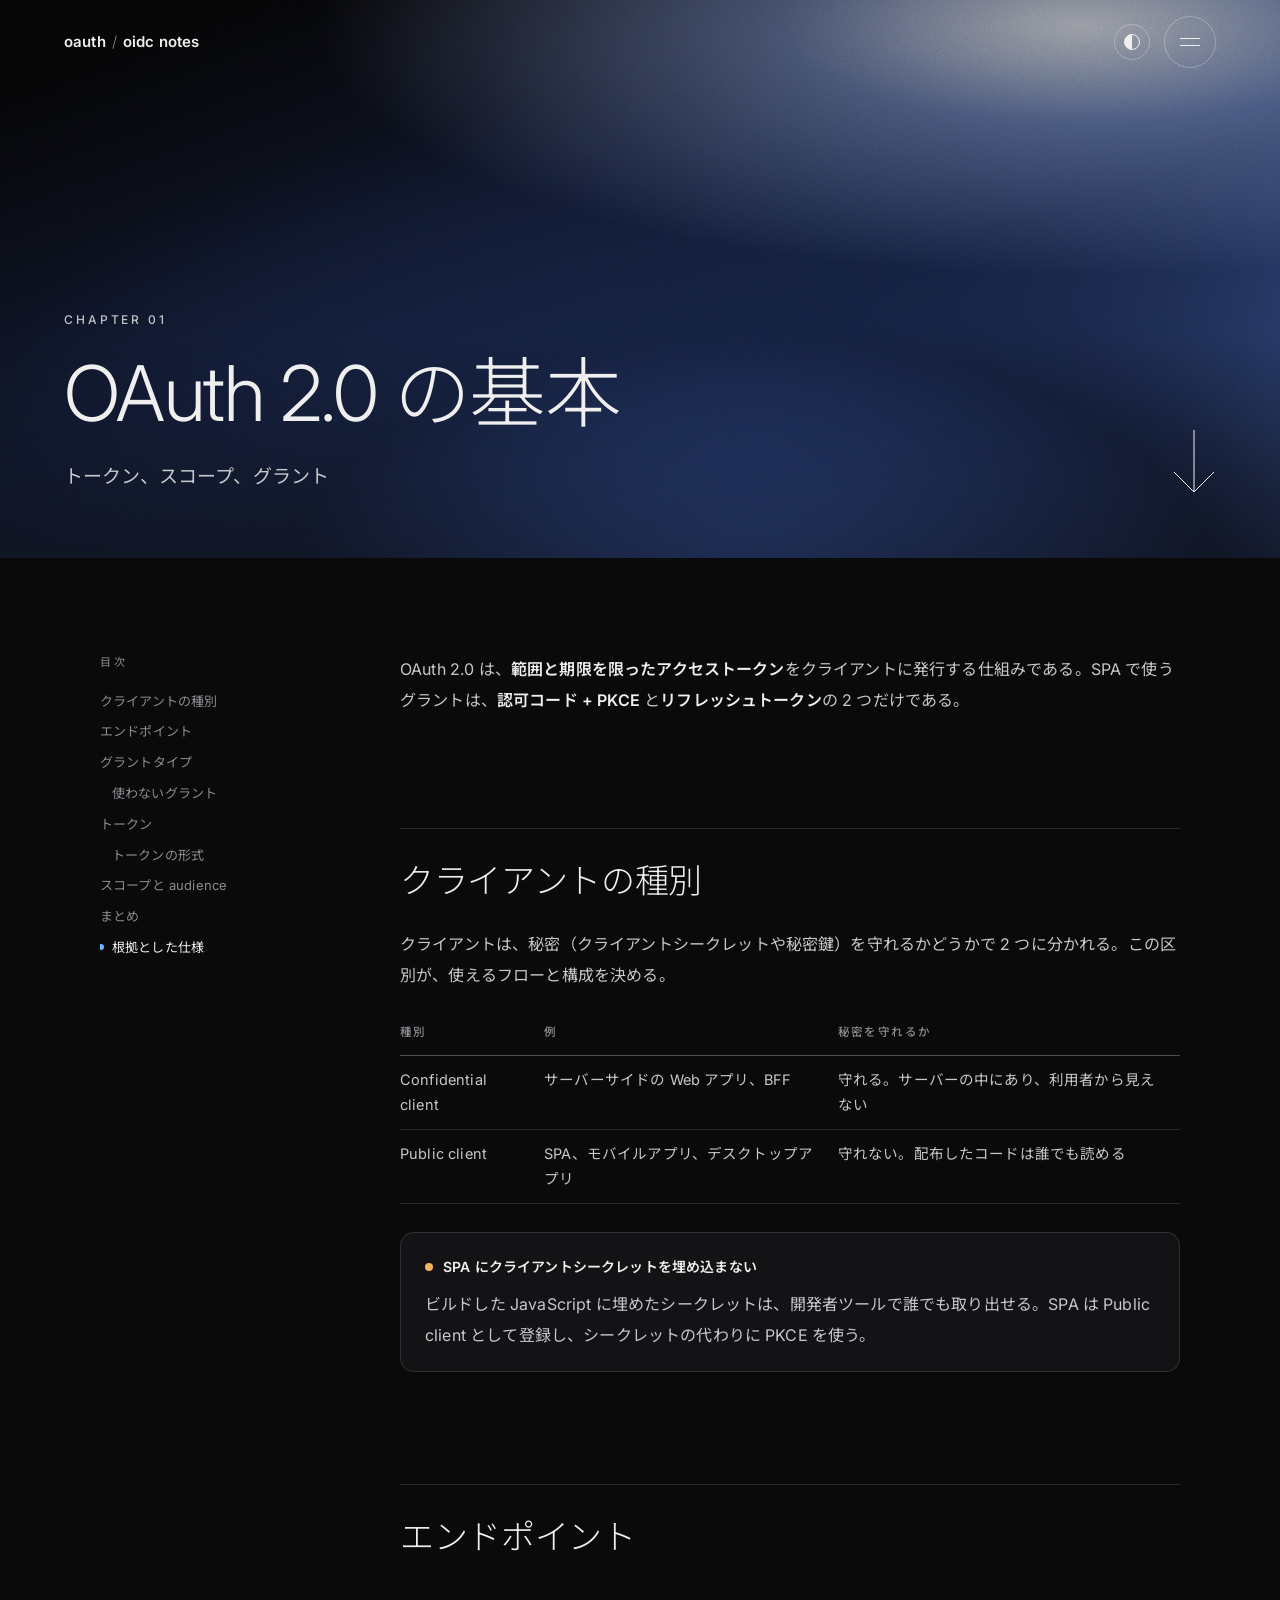
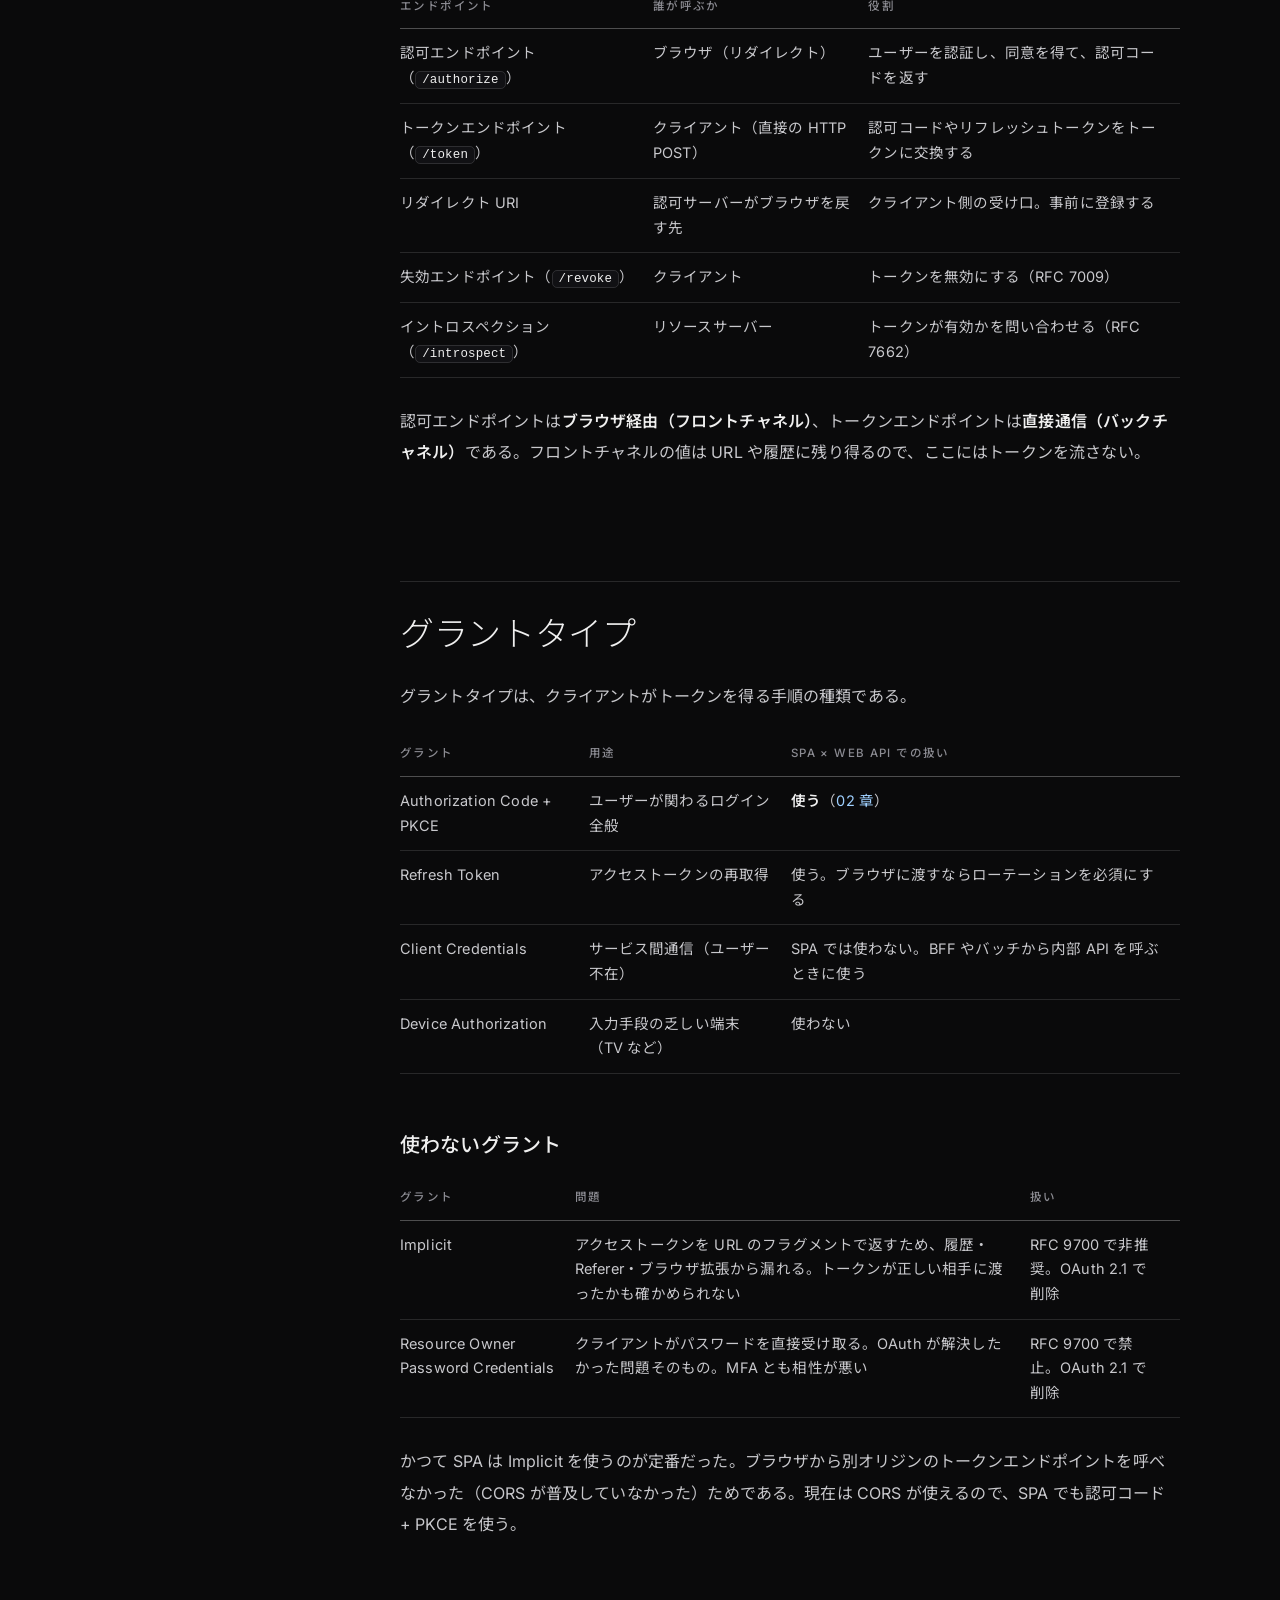
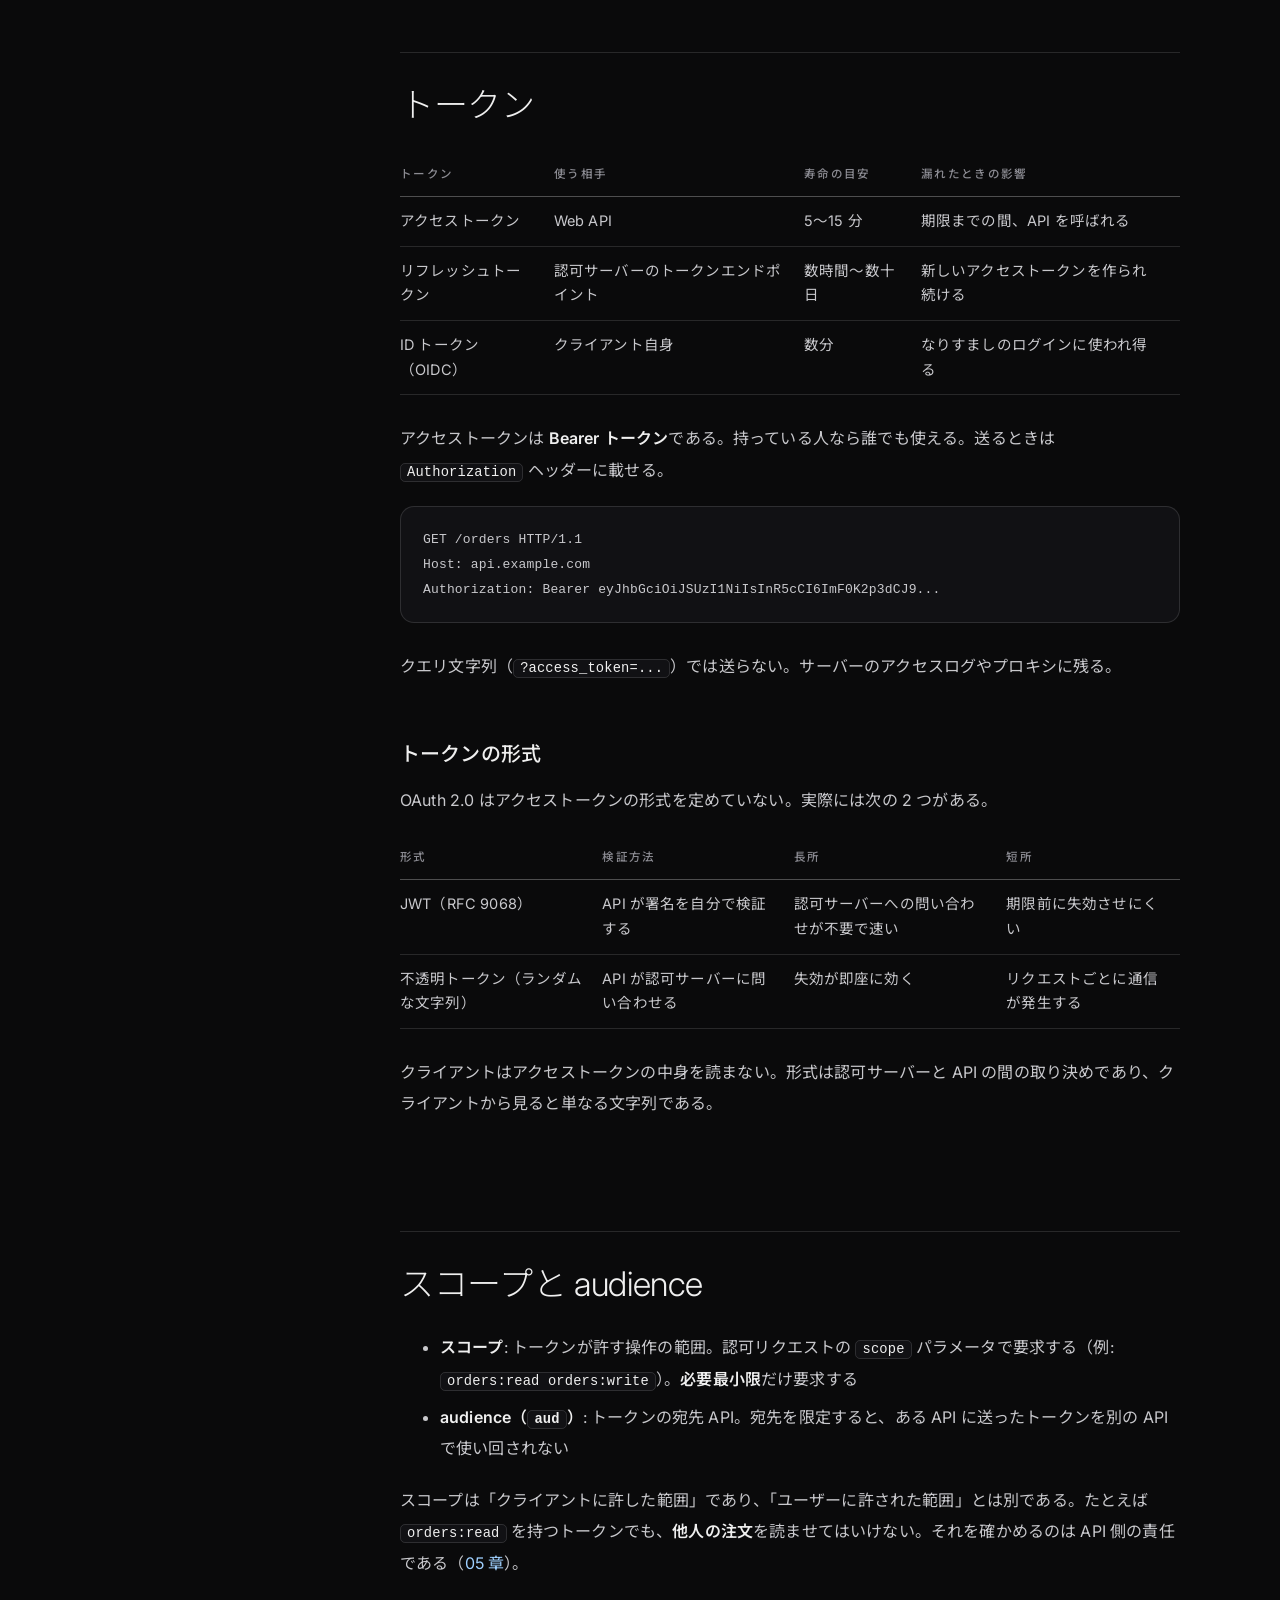
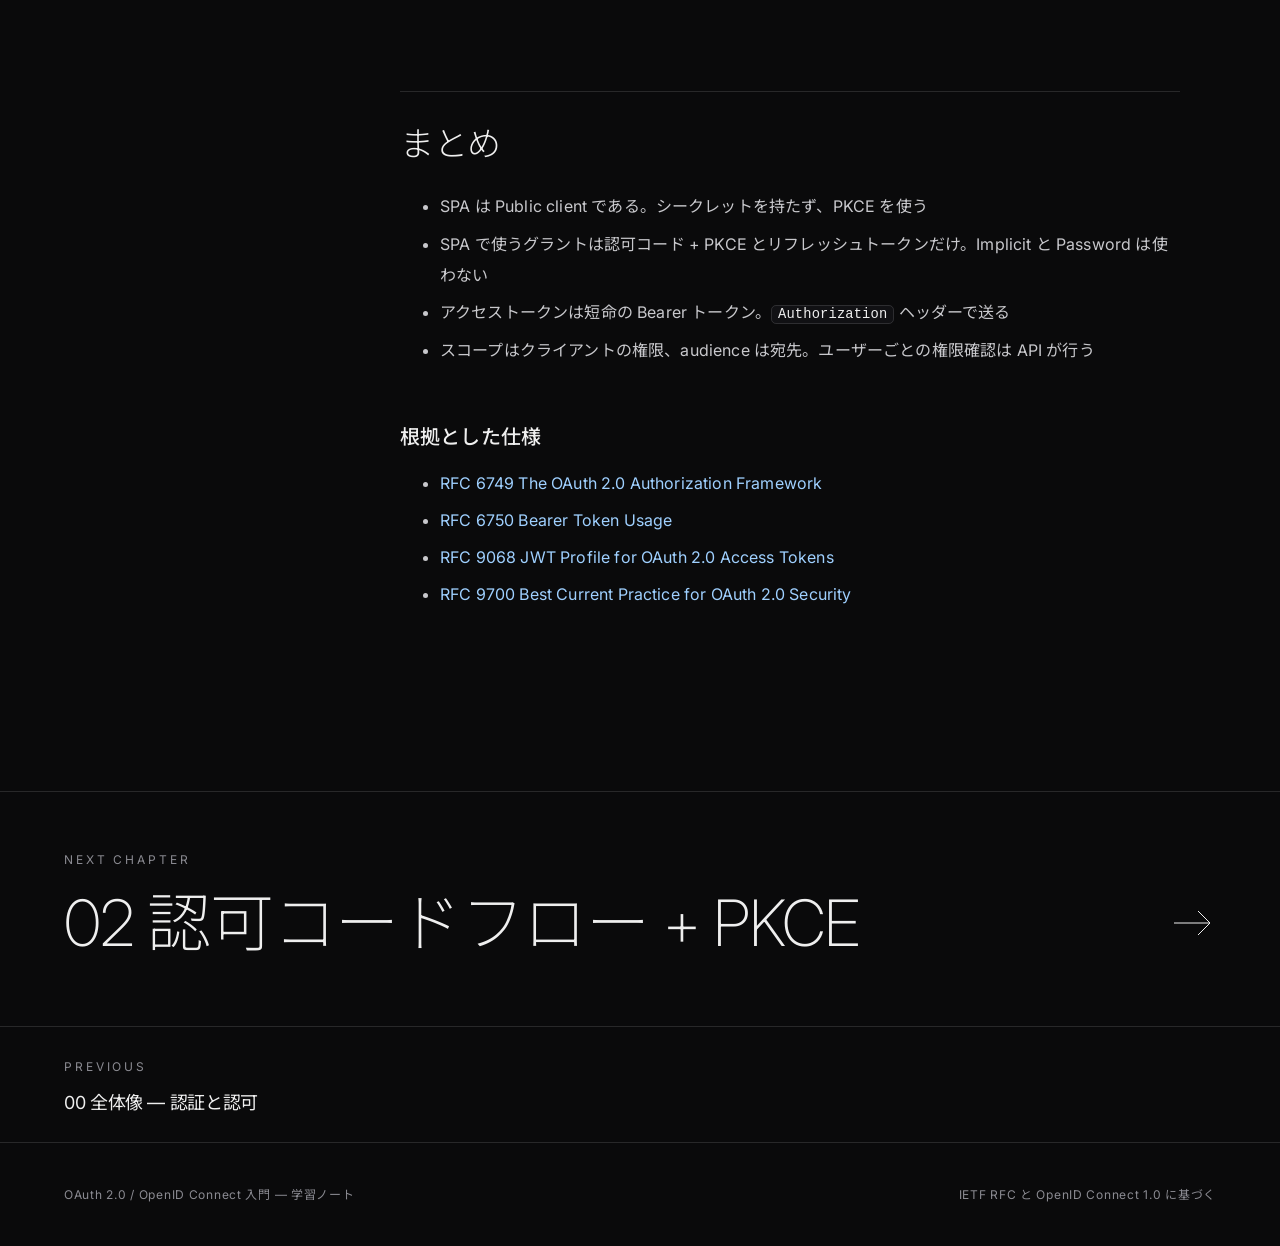
==== docs/chapters/01-oauth2.html @ 71853ea1 "OAuth 2.0 / OpenID Connect の学習ページを追加する SPA × Web API の認証・認可を 00〜07 章で解説する。 docs/ を GitHub Actions で " ====
<!doctype html>
<html lang="ja">
<head>
<meta charset="utf-8">
<meta name="viewport" content="width=device-width, initial-scale=1">
<title>01 OAuth 2.0 の基本 — OAuth 2.0 / OpenID Connect 入門</title>
<meta name="description" content="OAuth 2.0 は、範囲と期限を限ったアクセストークンをクライアントに発行する仕組みである。SPA で使うグラントは認可コード + PKCE とリフレッシュトークンの 2 つだけである。">
<link rel="preconnect" href="https://fonts.googleapis.com">
<link rel="preconnect" href="https://fonts.gstatic.com" crossorigin>
<link rel="stylesheet" href="https://fonts.googleapis.com/css2?family=Inter:wght@200;300;400;500;600&amp;family=Noto+Sans+JP:wght@300;400;500;700&amp;display=swap">
<link rel="stylesheet" href="../assets/site.css">
<script src="../assets/theme.js"></script>
</head>
<body data-root="../" data-page="chapters/01-oauth2.html">
<header class="site-header">
  <a class="brand" href="../index.html">oauth<span>/</span>oidc notes</a>
  <div class="header-actions">
    <button class="theme-toggle" type="button" aria-label="配色を切り替える"></button>
    <button class="menu-toggle" type="button" aria-label="章の一覧を開く" aria-expanded="false" aria-controls="menu"><span></span><span></span></button>
  </div>
</header>
<div class="menu-overlay" id="menu"><nav class="menu-list" aria-label="章の一覧"></nav></div>

<section class="hero">
  <div class="hero-bg" aria-hidden="true"></div>
  <div class="hero-inner">
    <p class="eyebrow">Chapter 01</p>
    <h1>OAuth 2.0 の基本</h1>
    <p class="sub">トークン、スコープ、グラント</p>
  </div>
  <svg class="hero-arrow" viewBox="0 0 44 64" aria-hidden="true"><path d="M22 0v62M2 42l20 20 20-20"/></svg>
</section>

<div class="page-body">
  <aside class="page-toc" aria-label="このページの目次"><p class="toc-title">目次</p><ul><li><a href="#client-types">クライアントの種別</a></li><li><a href="#endpoints">エンドポイント</a></li><li><a href="#grants">グラントタイプ</a><ul><li><a href="#deprecated">使わないグラント</a></li></ul></li><li><a href="#tokens">トークン</a><ul><li><a href="#format">トークンの形式</a></li></ul></li><li><a href="#scope-aud">スコープと audience</a></li><li><a href="#summary">まとめ</a><ul><li><a href="#refs">根拠とした仕様</a></li></ul></li></ul></aside>
  <main class="content">
<article>
<p>OAuth 2.0 は、<strong>範囲と期限を限ったアクセストークン</strong>をクライアントに発行する仕組みである。SPA で使うグラントは、<strong>認可コード + PKCE</strong> と<strong>リフレッシュトークン</strong>の 2 つだけである。</p>

<h2 id="client-types">クライアントの種別</h2>
<p>クライアントは、秘密（クライアントシークレットや秘密鍵）を守れるかどうかで 2 つに分かれる。この区別が、使えるフローと構成を決める。</p>
<table>
<thead><tr><th>種別</th><th>例</th><th>秘密を守れるか</th></tr></thead>
<tbody>
<tr><td>Confidential client</td><td>サーバーサイドの Web アプリ、BFF</td><td>守れる。サーバーの中にあり、利用者から見えない</td></tr>
<tr><td>Public client</td><td>SPA、モバイルアプリ、デスクトップアプリ</td><td>守れない。配布したコードは誰でも読める</td></tr>
</tbody>
</table>
<div class="admonition warning">
<p class="admonition-title">SPA にクライアントシークレットを埋め込まない</p>
<p>ビルドした JavaScript に埋めたシークレットは、開発者ツールで誰でも取り出せる。SPA は Public client として登録し、シークレットの代わりに PKCE を使う。</p>
</div>

<h2 id="endpoints">エンドポイント</h2>
<table>
<thead><tr><th>エンドポイント</th><th>誰が呼ぶか</th><th>役割</th></tr></thead>
<tbody>
<tr><td>認可エンドポイント（<code>/authorize</code>）</td><td>ブラウザ（リダイレクト）</td><td>ユーザーを認証し、同意を得て、認可コードを返す</td></tr>
<tr><td>トークンエンドポイント（<code>/token</code>）</td><td>クライアント（直接の HTTP POST）</td><td>認可コードやリフレッシュトークンをトークンに交換する</td></tr>
<tr><td>リダイレクト URI</td><td>認可サーバーがブラウザを戻す先</td><td>クライアント側の受け口。事前に登録する</td></tr>
<tr><td>失効エンドポイント（<code>/revoke</code>）</td><td>クライアント</td><td>トークンを無効にする（RFC 7009）</td></tr>
<tr><td>イントロスペクション（<code>/introspect</code>）</td><td>リソースサーバー</td><td>トークンが有効かを問い合わせる（RFC 7662）</td></tr>
</tbody>
</table>
<p>認可エンドポイントは<strong>ブラウザ経由（フロントチャネル）</strong>、トークンエンドポイントは<strong>直接通信（バックチャネル）</strong>である。フロントチャネルの値は URL や履歴に残り得るので、ここにはトークンを流さない。</p>

<h2 id="grants">グラントタイプ</h2>
<p>グラントタイプは、クライアントがトークンを得る手順の種類である。</p>
<table>
<thead><tr><th>グラント</th><th>用途</th><th>SPA × Web API での扱い</th></tr></thead>
<tbody>
<tr><td>Authorization Code + PKCE</td><td>ユーザーが関わるログイン全般</td><td><strong>使う</strong>（<a href="02-auth-code-pkce.html">02 章</a>）</td></tr>
<tr><td>Refresh Token</td><td>アクセストークンの再取得</td><td>使う。ブラウザに渡すならローテーションを必須にする</td></tr>
<tr><td>Client Credentials</td><td>サービス間通信（ユーザー不在）</td><td>SPA では使わない。BFF やバッチから内部 API を呼ぶときに使う</td></tr>
<tr><td>Device Authorization</td><td>入力手段の乏しい端末（TV など）</td><td>使わない</td></tr>
</tbody>
</table>
<h3 id="deprecated">使わないグラント</h3>
<table>
<thead><tr><th>グラント</th><th>問題</th><th>扱い</th></tr></thead>
<tbody>
<tr><td>Implicit</td><td>アクセストークンを URL のフラグメントで返すため、履歴・Referer・ブラウザ拡張から漏れる。トークンが正しい相手に渡ったかも確かめられない</td><td>RFC 9700 で非推奨。OAuth 2.1 で削除</td></tr>
<tr><td>Resource Owner Password Credentials</td><td>クライアントがパスワードを直接受け取る。OAuth が解決したかった問題そのもの。MFA とも相性が悪い</td><td>RFC 9700 で禁止。OAuth 2.1 で削除</td></tr>
</tbody>
</table>
<p>かつて SPA は Implicit を使うのが定番だった。ブラウザから別オリジンのトークンエンドポイントを呼べなかった（CORS が普及していなかった）ためである。現在は CORS が使えるので、SPA でも認可コード + PKCE を使う。</p>

<h2 id="tokens">トークン</h2>
<table>
<thead><tr><th>トークン</th><th>使う相手</th><th>寿命の目安</th><th>漏れたときの影響</th></tr></thead>
<tbody>
<tr><td>アクセストークン</td><td>Web API</td><td>5〜15 分</td><td>期限までの間、API を呼ばれる</td></tr>
<tr><td>リフレッシュトークン</td><td>認可サーバーのトークンエンドポイント</td><td>数時間〜数十日</td><td>新しいアクセストークンを作られ続ける</td></tr>
<tr><td>ID トークン（OIDC）</td><td>クライアント自身</td><td>数分</td><td>なりすましのログインに使われ得る</td></tr>
</tbody>
</table>
<p>アクセストークンは <strong>Bearer トークン</strong>である。持っている人なら誰でも使える。送るときは <code>Authorization</code> ヘッダーに載せる。</p>
<pre><code class="language-http">GET /orders HTTP/1.1
Host: api.example.com
Authorization: Bearer eyJhbGciOiJSUzI1NiIsInR5cCI6ImF0K2p3dCJ9...
</code></pre>
<p>クエリ文字列（<code>?access_token=...</code>）では送らない。サーバーのアクセスログやプロキシに残る。</p>
<h3 id="format">トークンの形式</h3>
<p>OAuth 2.0 はアクセストークンの形式を定めていない。実際には次の 2 つがある。</p>
<table>
<thead><tr><th>形式</th><th>検証方法</th><th>長所</th><th>短所</th></tr></thead>
<tbody>
<tr><td>JWT（RFC 9068）</td><td>API が署名を自分で検証する</td><td>認可サーバーへの問い合わせが不要で速い</td><td>期限前に失効させにくい</td></tr>
<tr><td>不透明トークン（ランダムな文字列）</td><td>API が認可サーバーに問い合わせる</td><td>失効が即座に効く</td><td>リクエストごとに通信が発生する</td></tr>
</tbody>
</table>
<p>クライアントはアクセストークンの中身を読まない。形式は認可サーバーと API の間の取り決めであり、クライアントから見ると単なる文字列である。</p>

<h2 id="scope-aud">スコープと audience</h2>
<ul>
<li><strong>スコープ</strong>: トークンが許す操作の範囲。認可リクエストの <code>scope</code> パラメータで要求する（例: <code>orders:read orders:write</code>）。<strong>必要最小限</strong>だけ要求する</li>
<li><strong>audience（<code>aud</code>）</strong>: トークンの宛先 API。宛先を限定すると、ある API に送ったトークンを別の API で使い回されない</li>
</ul>
<p>スコープは「クライアントに許した範囲」であり、「ユーザーに許された範囲」とは別である。たとえば <code>orders:read</code> を持つトークンでも、<strong>他人の注文</strong>を読ませてはいけない。それを確かめるのは API 側の責任である（<a href="05-api-validation.html">05 章</a>）。</p>

<h2 id="summary">まとめ</h2>
<ul>
<li>SPA は Public client である。シークレットを持たず、PKCE を使う</li>
<li>SPA で使うグラントは認可コード + PKCE とリフレッシュトークンだけ。Implicit と Password は使わない</li>
<li>アクセストークンは短命の Bearer トークン。<code>Authorization</code> ヘッダーで送る</li>
<li>スコープはクライアントの権限、audience は宛先。ユーザーごとの権限確認は API が行う</li>
</ul>
<h3 id="refs">根拠とした仕様</h3>
<ul>
<li><a href="https://datatracker.ietf.org/doc/html/rfc6749">RFC 6749 The OAuth 2.0 Authorization Framework</a></li>
<li><a href="https://datatracker.ietf.org/doc/html/rfc6750">RFC 6750 Bearer Token Usage</a></li>
<li><a href="https://datatracker.ietf.org/doc/html/rfc9068">RFC 9068 JWT Profile for OAuth 2.0 Access Tokens</a></li>
<li><a href="https://datatracker.ietf.org/doc/html/rfc9700">RFC 9700 Best Current Practice for OAuth 2.0 Security</a></li>
</ul>
</article>
  </main>
</div>

<nav class="pager" aria-label="ほかの章へ"></nav>
<footer class="site-footer">
  <span>OAuth 2.0 / OpenID Connect 入門 — 学習ノート</span>
  <span>IETF RFC と OpenID Connect 1.0 に基づく</span>
</footer>
<script src="../assets/nav.js"></script>
</body>
</html>
---- docs/assets/site.css ----
/* OAuth 2.0 / OpenID Connect 入門 — サイト共通スタイル
   既定は暗い配色。:root[data-theme="light"] で明るい配色に切り替える */

:root {
  --bg: #0a0a0b;
  --bg-elev: #131316;
  --fg: #efefef;
  --fg-soft: #c8c8cc;
  --muted: #8b8b92;
  --line: rgba(255, 255, 255, 0.12);
  --line-strong: rgba(255, 255, 255, 0.28);
  --code-bg: #111114;
  --accent: #6cb4ff;
  --accent-weak: rgba(108, 180, 255, 0.15);
  --link: #9fd0ff;
  --note: #6cb4ff;
  --warn: #f0b45a;
  --tip: #6fd3a4;
  --hero-a: rgba(255, 255, 255, 0.55);
  --hero-b: rgba(150, 195, 230, 0.35);
  --hero-c: #1c5d93;
  --hero-d: #0b2236;
  --hero-e: #3f7fb3;
  --hero-base: #050506;
  --grain-opacity: 0.22;
  --display: "Inter", "Noto Sans JP", "Hiragino Sans", sans-serif;
  --font: "Inter", "Noto Sans JP", "Hiragino Sans", "Hiragino Kaku Gothic ProN", "Yu Gothic UI", sans-serif;
  --mono: "SFMono-Regular", "Menlo", "Consolas", "Liberation Mono", monospace;
  --gutter: clamp(16px, 5vw, 96px);
  color-scheme: dark;
}

:root[data-theme="light"] {
  --bg: #f3f3f1;
  --bg-elev: #ffffff;
  --fg: #111113;
  --fg-soft: #2b2b30;
  --muted: #6b6b72;
  --line: rgba(0, 0, 0, 0.12);
  --line-strong: rgba(0, 0, 0, 0.3);
  --code-bg: #e9e9e6;
  --accent: #1d5fd1;
  --accent-weak: rgba(29, 95, 209, 0.12);
  --link: #1d5fd1;
  --note: #1d5fd1;
  --warn: #a96a12;
  --tip: #1f7a52;
  --hero-a: rgba(255, 255, 255, 0.9);
  --hero-b: rgba(255, 255, 255, 0.5);
  --hero-c: #7fb0de;
  --hero-d: #c9dcee;
  --hero-e: #4b86bf;
  --hero-base: #eef1f4;
  --grain-opacity: 0.16;
  color-scheme: light;
}

* { box-sizing: border-box; }
html { scroll-padding-top: 96px; }

body {
  margin: 0;
  background: var(--bg);
  color: var(--fg-soft);
  font-family: var(--font);
  font-size: 16px;
  line-height: 1.95;
  letter-spacing: 0.01em;
  -webkit-font-smoothing: antialiased;
  -webkit-text-size-adjust: 100%;
}

a { color: var(--link); text-decoration: none; }
a:hover { text-decoration: underline; text-underline-offset: 3px; }
::selection { background: var(--accent); color: var(--bg); }

/* ───── ヘッダー ───── */
.site-header {
  position: fixed;
  inset: 0 0 auto 0;
  z-index: 30;
  display: flex;
  align-items: center;
  justify-content: space-between;
  height: 84px;
  padding: 0 var(--gutter);
  transition: background 0.3s ease, height 0.3s ease;
}
.site-header.is-scrolled {
  height: 68px;
  background: color-mix(in srgb, var(--bg) 82%, transparent);
  backdrop-filter: blur(14px);
  -webkit-backdrop-filter: blur(14px);
  border-bottom: 1px solid var(--line);
}
.brand {
  color: var(--fg);
  font-family: var(--display);
  font-weight: 600;
  font-size: 15px;
  letter-spacing: 0.01em;
}
.brand span { font-weight: 300; color: var(--muted); margin: 0 6px; }
.brand:hover { text-decoration: none; }
.header-actions { display: flex; align-items: center; gap: 14px; }

.theme-toggle, .menu-toggle {
  display: grid;
  place-items: center;
  border: 1px solid var(--line-strong);
  background: transparent;
  color: var(--fg);
  border-radius: 50%;
  cursor: pointer;
  transition: border-color 0.2s ease, transform 0.2s ease;
}
.theme-toggle { width: 36px; height: 36px; }
.theme-toggle::before {
  content: "";
  width: 14px;
  height: 14px;
  border-radius: 50%;
  border: 1px solid var(--fg);
  background: linear-gradient(90deg, var(--fg) 50%, transparent 50%);
}
.menu-toggle { width: 52px; height: 52px; gap: 6px; align-content: center; }
.menu-toggle span {
  display: block;
  width: 20px;
  height: 1px;
  background: var(--fg);
  transition: transform 0.3s ease;
}
.theme-toggle:hover, .menu-toggle:hover { border-color: var(--fg); }
.menu-toggle[aria-expanded="true"] span:first-child { transform: translateY(3.5px) rotate(45deg); }
.menu-toggle[aria-expanded="true"] span:last-child { transform: translateY(-3.5px) rotate(-45deg); }

/* ───── 全画面メニュー ───── */
.menu-overlay {
  position: fixed;
  inset: 0;
  z-index: 25;
  overflow-y: auto;
  padding: 120px var(--gutter) 64px;
  background: var(--bg);
  opacity: 0;
  visibility: hidden;
  transition: opacity 0.35s ease, visibility 0.35s ease;
}
.menu-overlay.is-open { opacity: 1; visibility: visible; }
body.menu-open { overflow: hidden; }
.menu-list ol { list-style: none; margin: 0; padding: 0; max-width: 1100px; }
.menu-list li { border-top: 1px solid var(--line); }
.menu-list li:last-child { border-bottom: 1px solid var(--line); }
.menu-list a, .menu-list .is-planned {
  display: grid;
  grid-template-columns: 88px 1fr auto;
  align-items: baseline;
  gap: 16px;
  padding: 18px 0;
  color: var(--fg);
  font-family: var(--display);
  font-weight: 300;
  font-size: clamp(20px, 3vw, 34px);
  line-height: 1.35;
}
.menu-list a:hover { text-decoration: none; color: var(--accent); }
.menu-list .num { font-size: 13px; font-weight: 400; color: var(--muted); letter-spacing: 0.16em; }
.menu-list a[aria-current="page"] { color: var(--accent); }
.menu-list .is-planned { color: var(--muted); }
.menu-list .state { font-size: 12px; font-weight: 400; color: var(--muted); letter-spacing: 0.08em; }

/* ───── ヒーロー（冒頭の帯） ───── */
.hero {
  position: relative;
  display: flex;
  align-items: flex-end;
  min-height: 62vh;
  padding: 140px var(--gutter) 64px;
  overflow: hidden;
  color: var(--fg);
  isolation: isolate;
}
.hero--top { min-height: 92vh; }
.hero-bg {
  position: absolute;
  inset: 0;
  z-index: -2;
  background:
    radial-gradient(120% 90% at 82% 8%, var(--hero-a) 0%, var(--hero-b) 18%, transparent 46%),
    radial-gradient(90% 120% at 58% 105%, var(--hero-c) 0%, var(--hero-d) 38%, transparent 72%),
    linear-gradient(160deg, var(--hero-base) 12%, var(--hero-d) 58%, var(--hero-e) 100%);
  filter: hue-rotate(var(--hue, 0deg)) saturate(1.05);
  transform: scale(1.08);
  animation: drift 22s ease-in-out infinite alternate;
}
.hero::after {
  content: "";
  position: absolute;
  inset: 0;
  z-index: -1;
  pointer-events: none;
  opacity: var(--grain-opacity);
  mix-blend-mode: overlay;
  background-image: url("data:image/svg+xml;utf8,<svg xmlns='http://www.w3.org/2000/svg' width='180' height='180'><filter id='n'><feTurbulence type='fractalNoise' baseFrequency='0.85' numOctaves='3' stitchTiles='stitch'/><feColorMatrix values='0 0 0 0 1 0 0 0 0 1 0 0 0 0 1 0 0 0 0.9 0'/></filter><rect width='100%25' height='100%25' filter='url(%23n)'/></svg>");
}
.hero::before {
  content: "";
  position: absolute;
  inset: auto 0 0 0;
  height: 40%;
  z-index: -1;
  background: linear-gradient(to bottom, transparent, color-mix(in srgb, var(--bg) 55%, transparent));
}
@keyframes drift {
  from { transform: scale(1.08) translate3d(0, 0, 0); }
  to   { transform: scale(1.16) translate3d(-2%, 1.5%, 0); }
}
@media (prefers-reduced-motion: reduce) {
  .hero-bg { animation: none; }
}
.hero-inner { position: relative; width: 100%; max-width: 1280px; }
.eyebrow {
  margin: 0 0 18px;
  font-family: var(--display);
  font-size: 12px;
  font-weight: 500;
  letter-spacing: 0.24em;
  text-transform: uppercase;
  color: var(--fg);
  opacity: 0.8;
}
.hero h1 {
  margin: 0;
  font-family: var(--display);
  font-weight: 300;
  font-size: clamp(36px, 6vw, 84px);
  line-height: 1.15;
  letter-spacing: -0.02em;
  color: var(--fg);
}
.hero--top h1 {
  font-weight: 200;
  font-size: clamp(56px, 11vw, 168px);
  line-height: 0.98;
  letter-spacing: -0.045em;
}
.hero .sub {
  margin: 22px 0 0;
  max-width: 720px;
  font-size: clamp(15px, 1.6vw, 19px);
  line-height: 1.8;
  color: var(--fg);
  opacity: 0.82;
}
.hero-arrow {
  position: absolute;
  right: var(--gutter);
  bottom: 64px;
  width: 44px;
  height: 64px;
  stroke: var(--fg);
  stroke-width: 1;
  fill: none;
}

/* ───── トップ: 章のカード ───── */
.section { padding: 120px var(--gutter) 0; max-width: 1440px; margin: 0 auto; }
.section-head {
  display: flex;
  flex-wrap: wrap;
  align-items: baseline;
  justify-content: space-between;
  gap: 24px;
  margin-bottom: 40px;
}
.section-title {
  margin: 0;
  font-family: var(--display);
  font-weight: 200;
  font-size: clamp(40px, 6vw, 80px);
  line-height: 1;
  letter-spacing: -0.03em;
  color: var(--fg);
}
.lead {
  max-width: 760px;
  font-size: clamp(17px, 1.8vw, 21px);
  line-height: 1.9;
  font-weight: 300;
  color: var(--fg);
}
.goals { list-style: none; padding: 0; margin: 48px 0 0; display: grid; grid-template-columns: repeat(auto-fit, minmax(260px, 1fr)); gap: 0; border-top: 1px solid var(--line); }
.goals li { padding: 28px 28px 28px 0; border-bottom: 1px solid var(--line); }
.goals .n { display: block; font-family: var(--display); font-size: 12px; letter-spacing: 0.2em; color: var(--muted); margin-bottom: 10px; }


.grid {
  display: grid;
  grid-template-columns: repeat(3, minmax(0, 1fr));
  gap: 64px 40px;
}
.card { display: block; color: var(--fg); }
.card:hover { text-decoration: none; }
.card-cover {
  position: relative;
  aspect-ratio: 4 / 3;
  overflow: hidden;
  isolation: isolate;
  background:
    radial-gradient(90% 80% at var(--bx, 80%) var(--by, 15%), var(--hero-a) 0%, transparent 45%),
    radial-gradient(100% 100% at var(--cx, 30%) 110%, var(--hero-c) 0%, transparent 65%),
    linear-gradient(150deg, var(--hero-base) 10%, var(--hero-d) 60%, var(--hero-e) 100%);
  filter: hue-rotate(var(--hue, 0deg));
  transition: transform 0.6s cubic-bezier(0.2, 0.7, 0.2, 1);
}
.card-cover::after {
  content: "";
  position: absolute;
  inset: 0;
  opacity: var(--grain-opacity);
  mix-blend-mode: overlay;
  background-image: url("data:image/svg+xml;utf8,<svg xmlns='http://www.w3.org/2000/svg' width='180' height='180'><filter id='n'><feTurbulence type='fractalNoise' baseFrequency='0.85' numOctaves='3' stitchTiles='stitch'/><feColorMatrix values='0 0 0 0 1 0 0 0 0 1 0 0 0 0 1 0 0 0 0.9 0'/></filter><rect width='100%25' height='100%25' filter='url(%23n)'/></svg>");
}
.card-num {
  position: absolute;
  left: 22px;
  bottom: 10px;
  font-family: var(--display);
  font-weight: 200;
  font-size: clamp(64px, 8vw, 120px);
  line-height: 1;
  letter-spacing: -0.05em;
  color: #fff;
  mix-blend-mode: overlay;
}
:root[data-theme="light"] .card-num { color: #0a0a0b; mix-blend-mode: soft-light; }
.card:hover .card-cover { transform: scale(0.97); }
.card.is-planned { cursor: default; }
.card.is-planned .card-cover { opacity: 0.45; }
.card.is-planned:hover .card-cover { transform: none; }
.card.is-planned .card-title, .card.is-planned .card-tags { color: var(--muted); }
.card-state {
  display: inline-block;
  margin-top: 14px;
  padding: 3px 12px;
  border: 1px solid var(--line-strong);
  border-radius: 999px;
  font-size: 11px;
  letter-spacing: 0.08em;
  color: var(--muted);
}
.card-title {
  margin: 22px 0 10px;
  font-family: var(--display);
  font-size: 20px;
  font-weight: 400;
  line-height: 1.5;
  color: var(--fg);
}
.card-tags {
  margin: 0;
  font-family: var(--display);
  font-size: 12px;
  line-height: 1.7;
  letter-spacing: 0.04em;
  text-transform: uppercase;
  color: var(--muted);
}

.policy { list-style: none; padding: 0; margin: 0; max-width: 900px; }
.policy li { padding: 22px 0; border-top: 1px solid var(--line); }
.policy li:last-child { border-bottom: 1px solid var(--line); }

/* ───── 章のページ: 本文 ───── */
.page-body {
  display: grid;
  grid-template-columns: 220px minmax(0, 780px);
  gap: 80px;
  justify-content: center;
  padding: 96px var(--gutter) 0;
}
.page-toc {
  position: sticky;
  top: 100px;
  align-self: start;
  max-height: calc(100vh - 130px);
  overflow-y: auto;
  font-size: 13px;
  line-height: 1.6;
}
.page-toc .toc-title {
  margin: 0 0 14px;
  font-family: var(--display);
  font-size: 11px;
  letter-spacing: 0.24em;
  text-transform: uppercase;
  color: var(--muted);
}
.page-toc ul { list-style: none; margin: 0; padding: 0; }
.page-toc li a { display: block; padding: 5px 0; color: var(--muted); transition: color 0.2s ease; }
.page-toc li a:hover, .page-toc li a.is-active { color: var(--fg); text-decoration: none; }
.page-toc li a.is-active { position: relative; }
.page-toc li a.is-active::before {
  content: "";
  position: absolute;
  left: -14px;
  top: 50%;
  width: 6px;
  height: 6px;
  margin-top: -3px;
  border-radius: 50%;
  background: var(--accent);
}
.page-toc ul ul { padding-left: 12px; }

.content { min-width: 0; }
article > :first-child { margin-top: 0; }
article h2 {
  margin: 112px 0 24px;
  padding-top: 28px;
  border-top: 1px solid var(--line);
  font-family: var(--display);
  font-size: clamp(26px, 3vw, 34px);
  font-weight: 300;
  line-height: 1.4;
  letter-spacing: -0.01em;
  color: var(--fg);
}
article h3 {
  margin: 56px 0 16px;
  font-family: var(--display);
  font-size: 20px;
  font-weight: 500;
  line-height: 1.5;
  color: var(--fg);
}
article h4 { margin: 32px 0 10px; font-size: 16px; font-weight: 600; color: var(--fg); }
article p, article ul, article ol { margin: 0 0 20px; }
article li { margin: 6px 0; }
article strong { color: var(--fg); font-weight: 600; }

code {
  font-family: var(--mono);
  font-size: 0.86em;
  padding: 1px 6px;
  border: 1px solid var(--line);
  border-radius: 5px;
  background: var(--code-bg);
  color: var(--fg);
}
pre {
  margin: 0 0 28px;
  padding: 20px 22px;
  overflow-x: auto;
  border: 1px solid var(--line);
  border-radius: 14px;
  background: var(--code-bg);
  line-height: 1.55;
}
pre code { padding: 0; border: 0; background: none; font-size: 13px; white-space: pre; color: var(--fg-soft); }

table {
  display: block;
  overflow-x: auto;
  margin: 0 0 28px;
  border-collapse: collapse;
  font-size: 14.5px;
  line-height: 1.7;
}
th, td { padding: 12px 18px 12px 0; text-align: left; vertical-align: top; border-bottom: 1px solid var(--line); }
th {
  font-family: var(--display);
  font-size: 11.5px;
  font-weight: 500;
  letter-spacing: 0.12em;
  text-transform: uppercase;
  color: var(--muted);
  white-space: nowrap;
  border-bottom-color: var(--line-strong);
}
td { color: var(--fg-soft); }

.admonition {
  margin: 0 0 28px;
  padding: 20px 24px;
  border: 1px solid var(--line);
  border-radius: 14px;
  background: var(--bg-elev);
}
.admonition p:last-child { margin-bottom: 0; }
.admonition-title {
  display: flex;
  align-items: center;
  gap: 10px;
  margin-bottom: 8px !important;
  font-family: var(--display);
  font-size: 14px;
  font-weight: 600;
  color: var(--fg);
}
.admonition-title::before { content: ""; width: 8px; height: 8px; border-radius: 50%; background: var(--note); flex: none; }
.admonition.warning .admonition-title::before { background: var(--warn); }
.admonition.tip .admonition-title::before { background: var(--tip); }

/* ───── 次のページ ───── */
.pager { margin: 160px 0 0; border-top: 1px solid var(--line); }
.pager a { display: block; padding: 56px var(--gutter) 64px; color: var(--fg); transition: background 0.3s ease; }
.pager a:hover { text-decoration: none; background: var(--bg-elev); }
.pager .label {
  display: block;
  margin-bottom: 14px;
  font-family: var(--display);
  font-size: 12px;
  letter-spacing: 0.24em;
  text-transform: uppercase;
  color: var(--muted);
}
.pager .title {
  display: flex;
  align-items: center;
  justify-content: space-between;
  gap: 24px;
  font-family: var(--display);
  font-weight: 200;
  font-size: clamp(30px, 5vw, 68px);
  line-height: 1.2;
  letter-spacing: -0.02em;
}
.pager .title svg { flex: none; width: 48px; height: 48px; stroke: currentColor; stroke-width: 1; fill: none; transition: transform 0.3s ease; }
.pager a:hover .title svg { transform: translateX(10px); }
.pager .prev { padding-top: 28px; padding-bottom: 28px; border-top: 1px solid var(--line); }
.pager .prev .title { font-size: 18px; font-weight: 400; justify-content: flex-start; }

.site-footer {
  display: flex;
  flex-wrap: wrap;
  justify-content: space-between;
  gap: 16px;
  padding: 40px var(--gutter);
  border-top: 1px solid var(--line);
  font-size: 12px;
  letter-spacing: 0.06em;
  color: var(--muted);
}
.home .site-footer { margin-top: 160px; }

/* ───── 図（インライン SVG）。色は上のトークンから取る ───── */
.xp-figure { margin: 36px 0; overflow-x: auto; }
.xp-figure svg { display: block; width: 100%; max-width: 760px; height: auto; font-family: var(--font); }
.xp-figure figcaption { margin-top: 10px; font-size: 13px; color: var(--muted); }
.xp-box     { fill: var(--code-bg); stroke: var(--muted); stroke-width: 1; }
.xp-hot     { fill: var(--accent-weak); stroke: var(--accent); stroke-width: 2.2; }
.xp-dashbox { fill: none; stroke: var(--muted); stroke-width: 1.2; stroke-dasharray: 5 4; }
.xp-line    { stroke: var(--muted); stroke-width: 1.2; fill: none; }
.xp-dash    { stroke: var(--muted); stroke-width: 1.2; fill: none; stroke-dasharray: 4 3; }
.xp-path    { stroke: var(--accent); stroke-width: 2.6; fill: none; }
.xp-text    { fill: var(--fg); font-size: 13px; }
.xp-small   { fill: var(--muted); font-size: 11px; }
.xp-mono    { fill: var(--fg); font-size: 12px; font-family: var(--mono); white-space: pre; }
.xp-accent  { fill: var(--accent); font-size: 13px; font-weight: 700; }
.xp-arrow   { fill: var(--muted); }
.xp-arrow-hot { fill: var(--accent); }

/* ───── 画面幅に応じた調整 ───── */
@media (max-width: 1100px) {
  .grid { grid-template-columns: repeat(2, minmax(0, 1fr)); }
  .page-body { grid-template-columns: minmax(0, 780px); }
  .page-toc { display: none; }
}
@media (max-width: 680px) {
  .site-header { height: 68px; }
  .menu-toggle { width: 44px; height: 44px; }
  .grid { grid-template-columns: 1fr; gap: 48px; }
  .hero { min-height: 52vh; padding-bottom: 48px; }
  .hero--top { min-height: 84vh; }
  .hero-arrow { display: none; }
  .section { padding-top: 88px; }
  .page-body { padding-top: 64px; }
  article h2 { margin-top: 80px; }
  .menu-list a, .menu-list .is-planned { grid-template-columns: 56px 1fr; }
  .menu-list .state { grid-column: 2; }
  .pager { margin-top: 112px; }
}

/* ───── 認証ノートで追加した図のクラス ───── */
.xp-hot-text { fill: var(--accent); font-size: 12px; font-family: var(--mono); }
.xp-warn     { fill: var(--warn); font-size: 12px; }
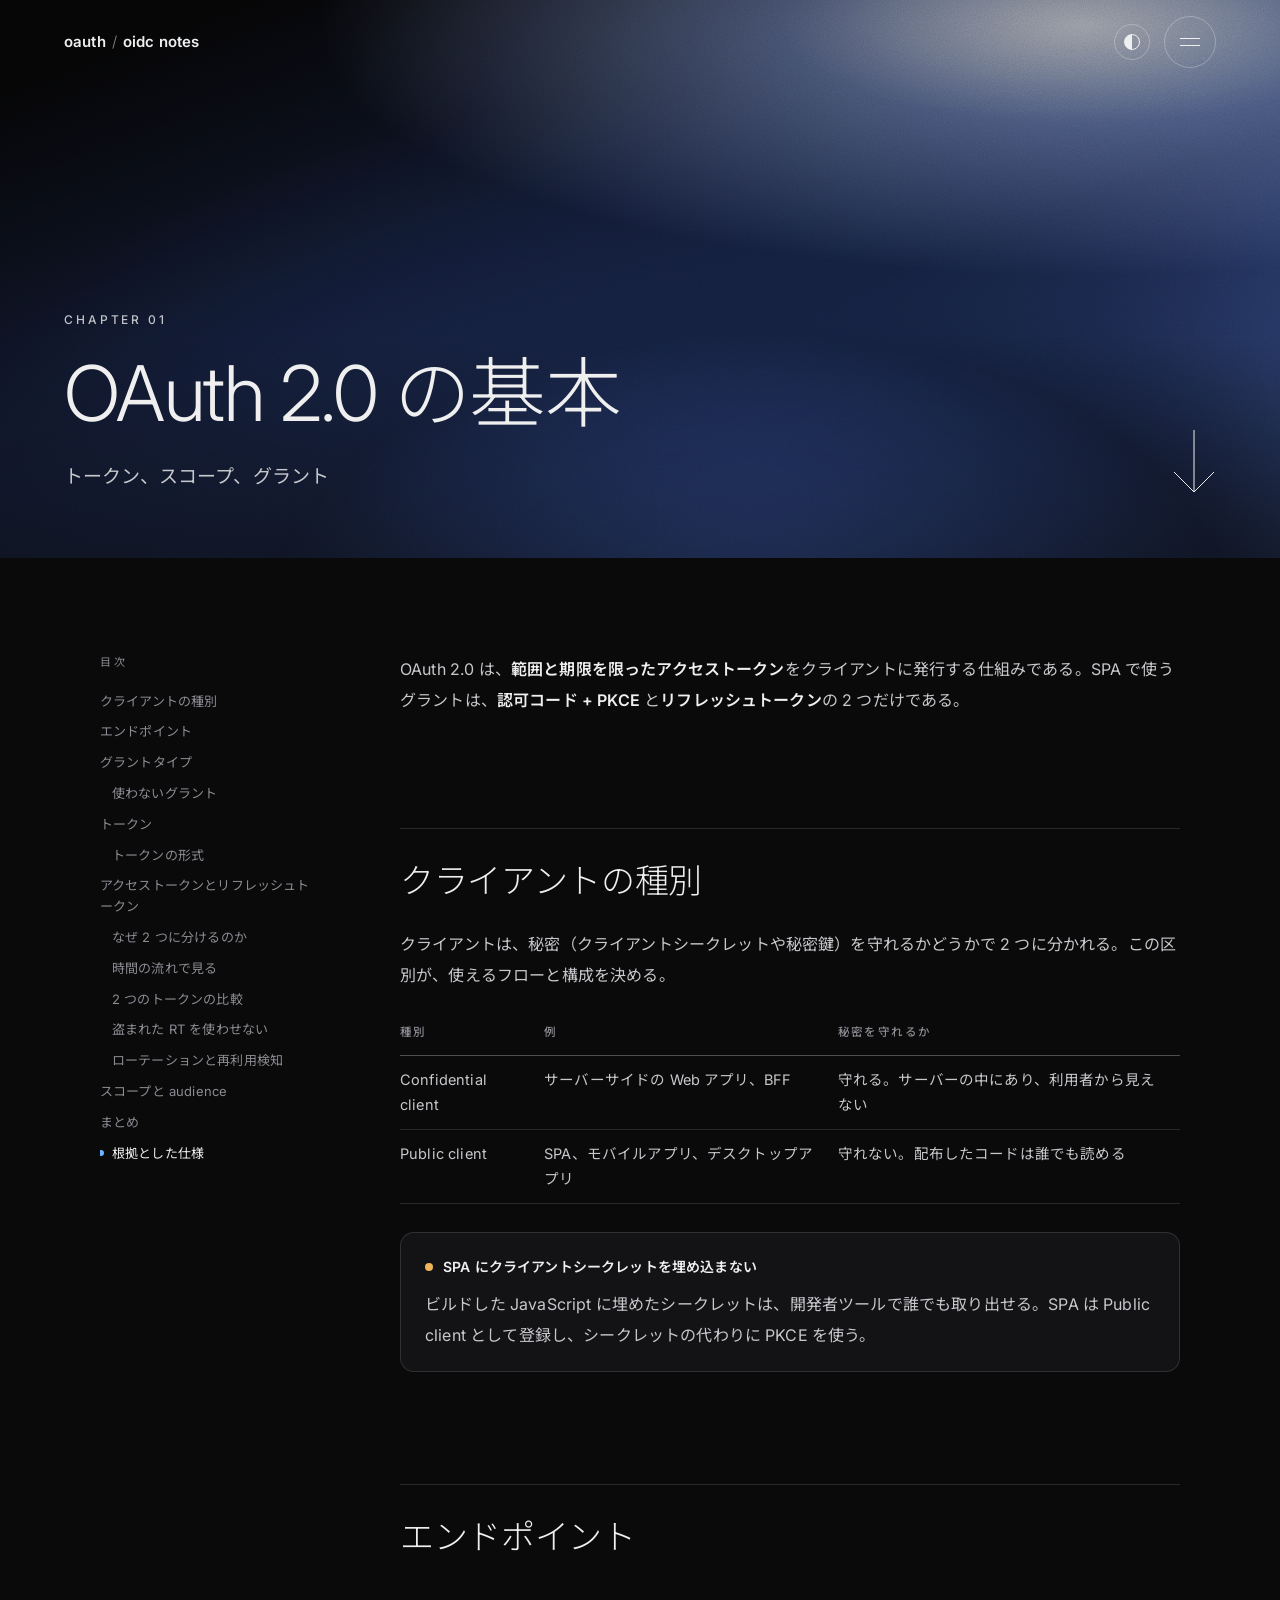
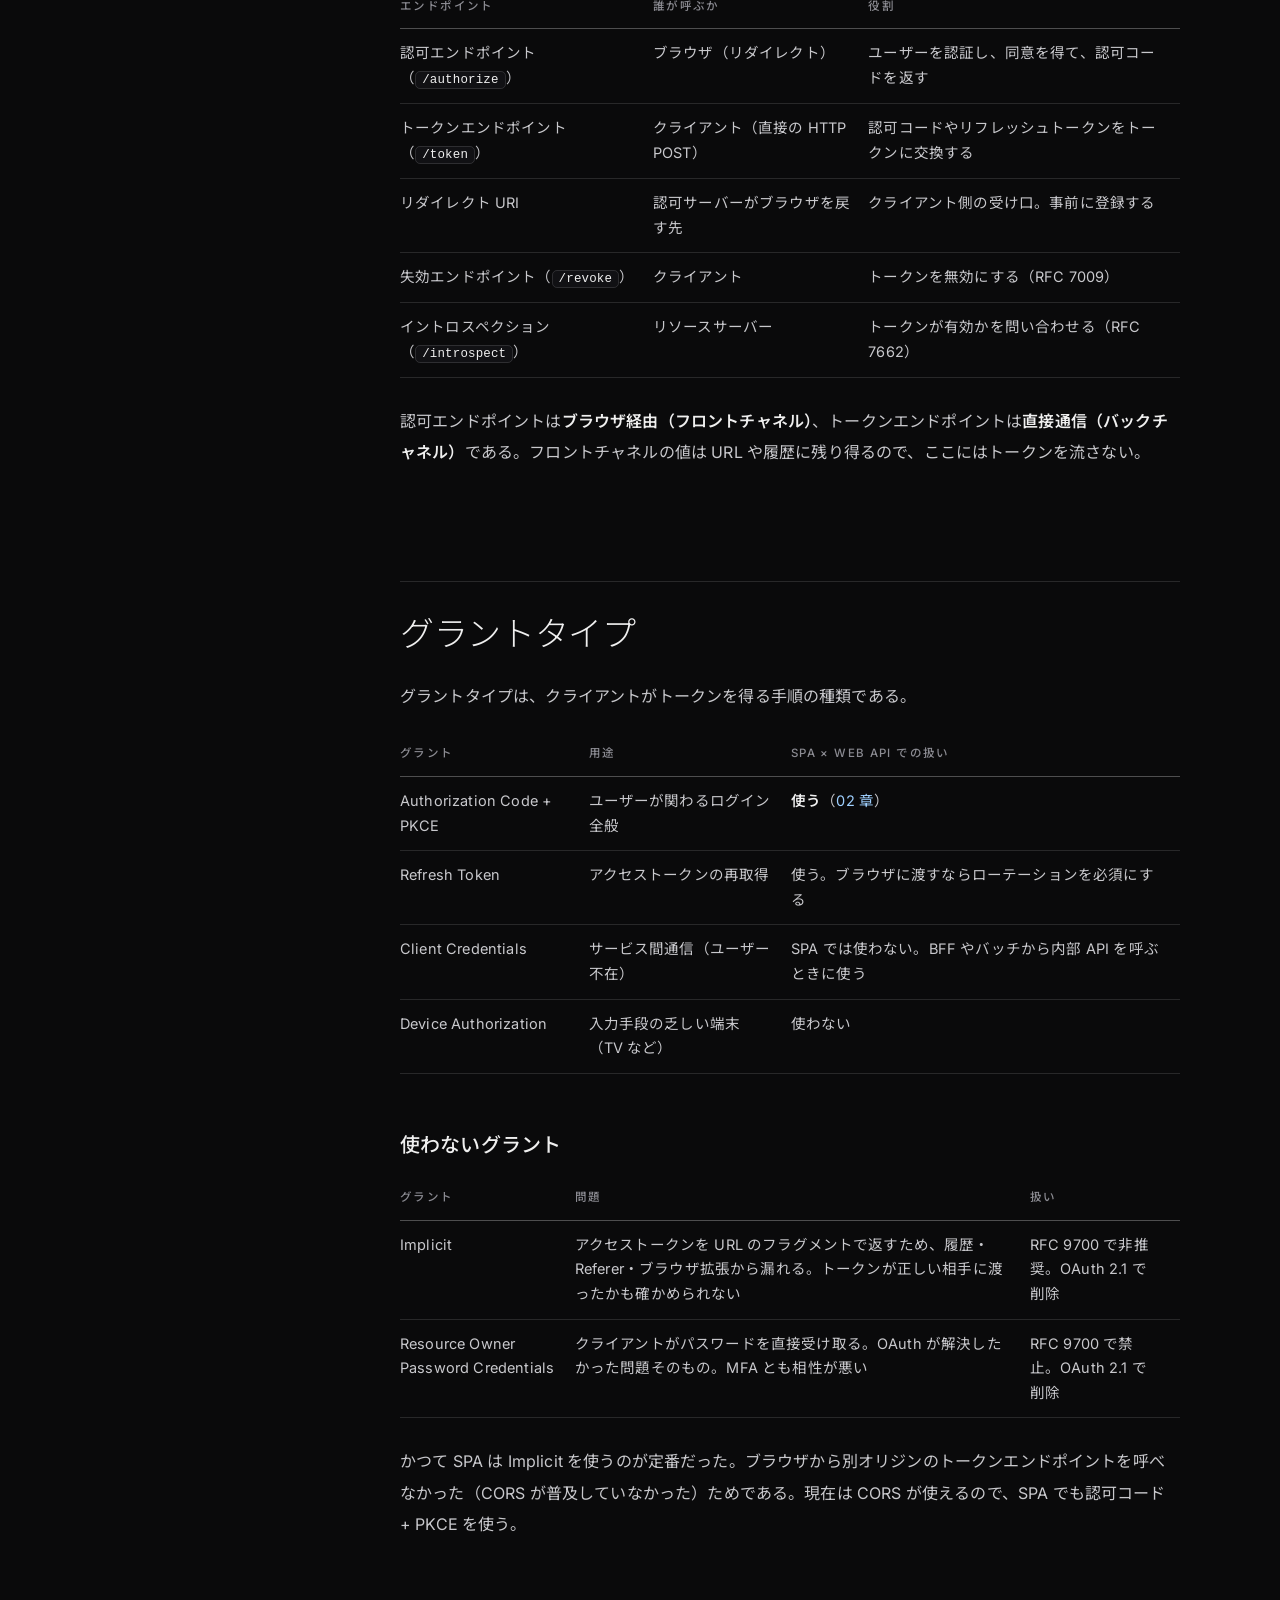
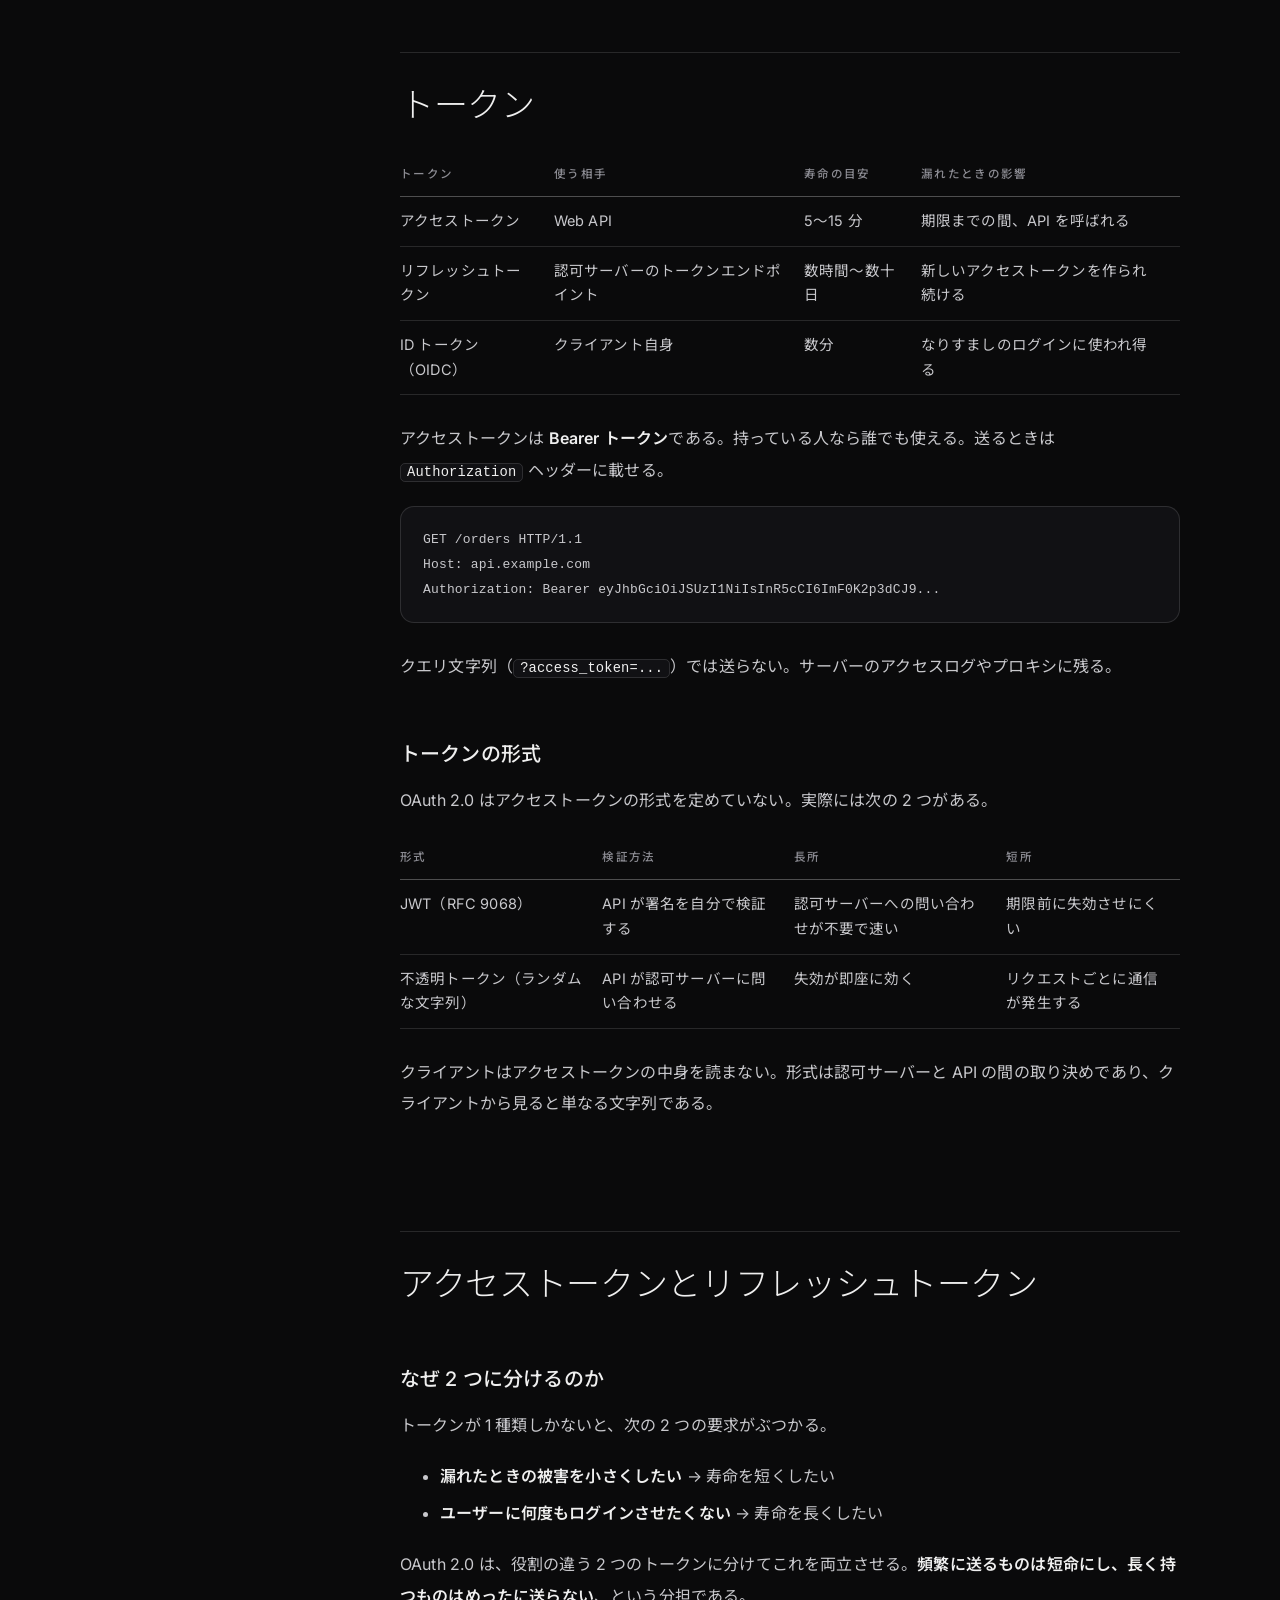
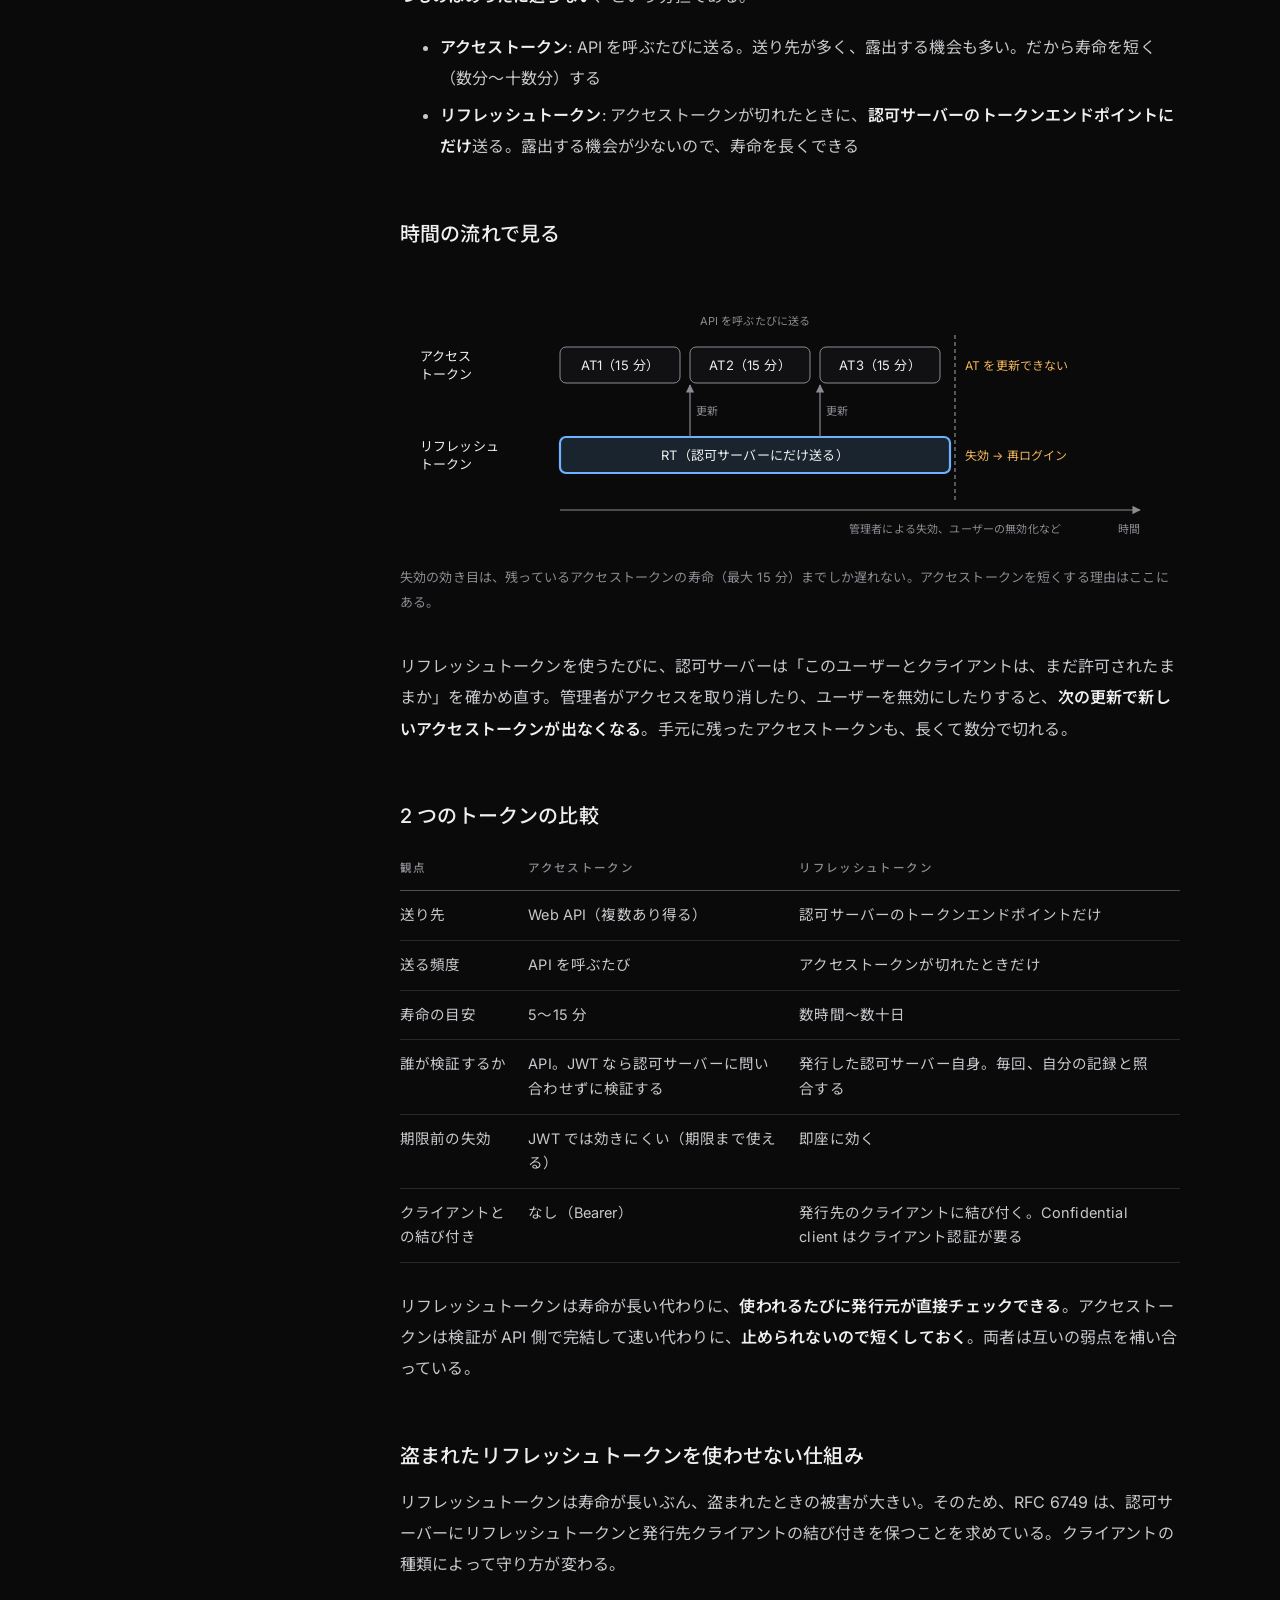
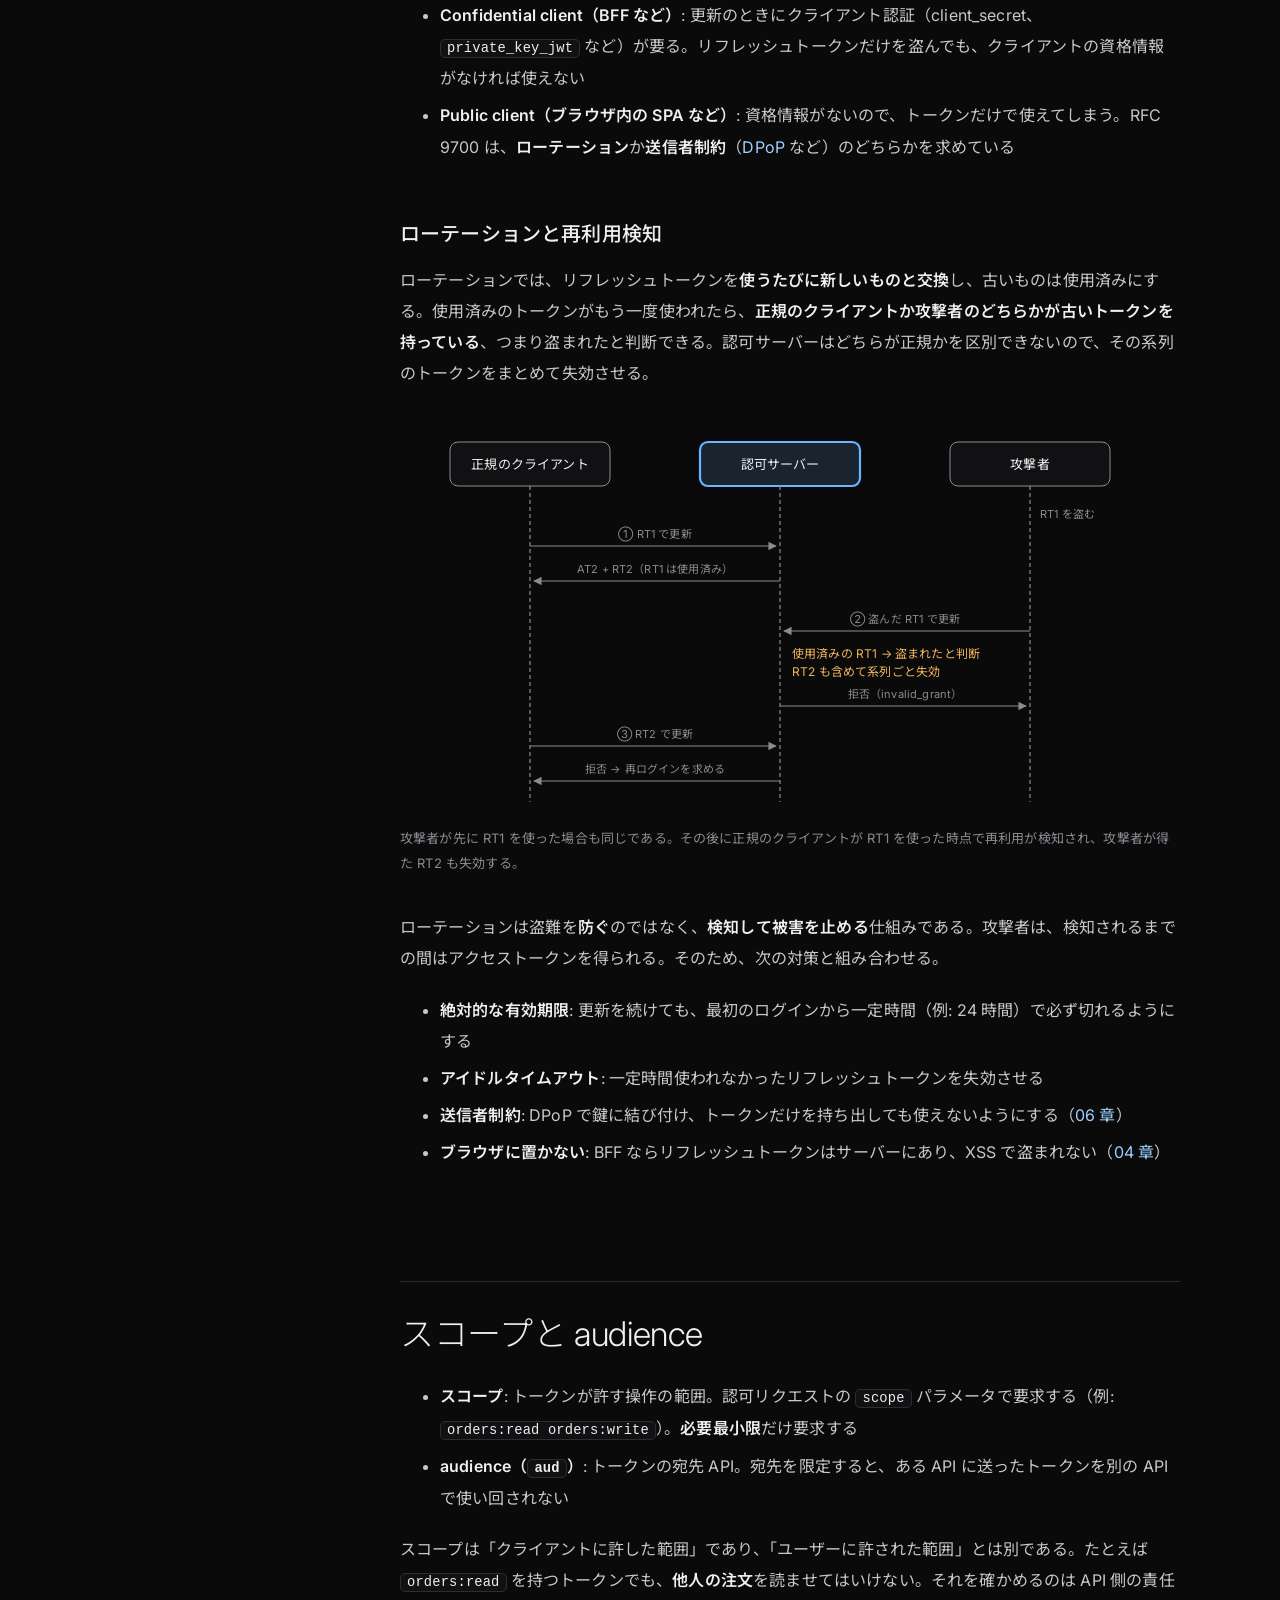
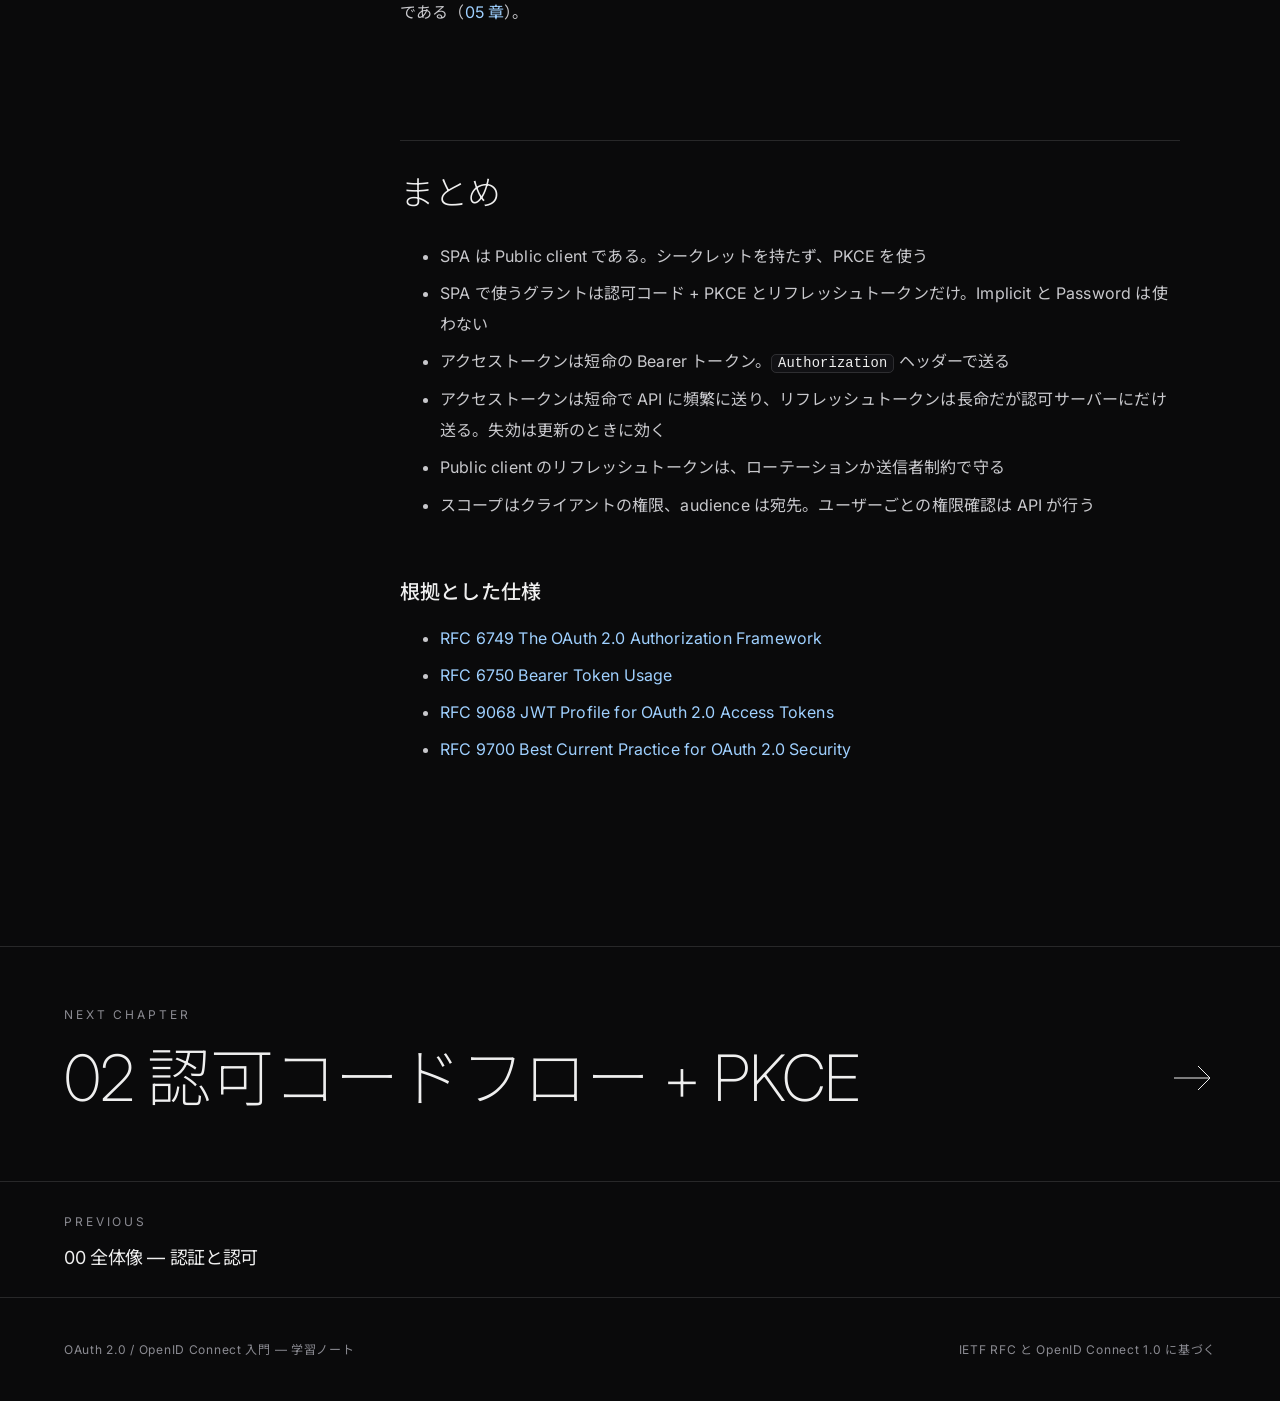
==== commit 5a581800: "01 章にアクセストークンとリフレッシュトークンの関係を追加する Co-Authored-By: Claude Opus 5.5 <noreply@anthropic.com>" ====
--- a/docs/chapters/01-oauth2.html
+++ b/docs/chapters/01-oauth2.html
@@ -32,7 +32,7 @@
 </section>
 
 <div class="page-body">
-  <aside class="page-toc" aria-label="このページの目次"><p class="toc-title">目次</p><ul><li><a href="#client-types">クライアントの種別</a></li><li><a href="#endpoints">エンドポイント</a></li><li><a href="#grants">グラントタイプ</a><ul><li><a href="#deprecated">使わないグラント</a></li></ul></li><li><a href="#tokens">トークン</a><ul><li><a href="#format">トークンの形式</a></li></ul></li><li><a href="#scope-aud">スコープと audience</a></li><li><a href="#summary">まとめ</a><ul><li><a href="#refs">根拠とした仕様</a></li></ul></li></ul></aside>
+  <aside class="page-toc" aria-label="このページの目次"><p class="toc-title">目次</p><ul><li><a href="#client-types">クライアントの種別</a></li><li><a href="#endpoints">エンドポイント</a></li><li><a href="#grants">グラントタイプ</a><ul><li><a href="#deprecated">使わないグラント</a></li></ul></li><li><a href="#tokens">トークン</a><ul><li><a href="#format">トークンの形式</a></li></ul></li><li><a href="#at-rt">アクセストークンとリフレッシュトークン</a><ul><li><a href="#why-two">なぜ 2 つに分けるのか</a></li><li><a href="#lifecycle">時間の流れで見る</a></li><li><a href="#compare-at-rt">2 つのトークンの比較</a></li><li><a href="#rt-binding">盗まれた RT を使わせない</a></li><li><a href="#rotation-flow">ローテーションと再利用検知</a></li></ul></li><li><a href="#scope-aud">スコープと audience</a></li><li><a href="#summary">まとめ</a><ul><li><a href="#refs">根拠とした仕様</a></li></ul></li></ul></aside>
   <main class="content">
 <article>
 <p>OAuth 2.0 は、<strong>範囲と期限を限ったアクセストークン</strong>をクライアントに発行する仕組みである。SPA で使うグラントは、<strong>認可コード + PKCE</strong> と<strong>リフレッシュトークン</strong>の 2 つだけである。</p>
@@ -111,6 +111,112 @@
 </table>
 <p>クライアントはアクセストークンの中身を読まない。形式は認可サーバーと API の間の取り決めであり、クライアントから見ると単なる文字列である。</p>
 
+<h2 id="at-rt">アクセストークンとリフレッシュトークン</h2>
+<h3 id="why-two">なぜ 2 つに分けるのか</h3>
+<p>トークンが 1 種類しかないと、次の 2 つの要求がぶつかる。</p>
+<ul>
+<li><strong>漏れたときの被害を小さくしたい</strong> → 寿命を短くしたい</li>
+<li><strong>ユーザーに何度もログインさせたくない</strong> → 寿命を長くしたい</li>
+</ul>
+<p>OAuth 2.0 は、役割の違う 2 つのトークンに分けてこれを両立させる。<strong>頻繁に送るものは短命にし、長く持つものはめったに送らない</strong>、という分担である。</p>
+<ul>
+<li><strong>アクセストークン</strong>: API を呼ぶたびに送る。送り先が多く、露出する機会も多い。だから寿命を短く（数分〜十数分）する</li>
+<li><strong>リフレッシュトークン</strong>: アクセストークンが切れたときに、<strong>認可サーバーのトークンエンドポイントにだけ</strong>送る。露出する機会が少ないので、寿命を長くできる</li>
+</ul>
+
+<h3 id="lifecycle">時間の流れで見る</h3>
+<figure class="xp-figure">
+<svg viewBox="0 0 760 270" role="img" aria-label="アクセストークンは短い間隔で更新され、リフレッシュトークンが失効するとそれ以上更新できなくなる">
+  <defs><marker id="lc-arrow" viewBox="0 0 10 10" refX="9" refY="5" markerWidth="7" markerHeight="7" orient="auto-start-reverse"><path class="xp-arrow" d="M0 0L10 5L0 10z"/></marker></defs>
+  <text class="xp-text" x="20" y="76">アクセス</text>
+  <text class="xp-text" x="20" y="94">トークン</text>
+  <text class="xp-text" x="20" y="166">リフレッシュ</text>
+  <text class="xp-text" x="20" y="184">トークン</text>
+  <text class="xp-small" x="355" y="40" text-anchor="middle">API を呼ぶたびに送る</text>
+  <rect class="xp-box" x="160" y="62" width="120" height="36" rx="6"/>
+  <text class="xp-text" x="220" y="85" text-anchor="middle">AT1（15 分）</text>
+  <rect class="xp-box" x="290" y="62" width="120" height="36" rx="6"/>
+  <text class="xp-text" x="350" y="85" text-anchor="middle">AT2（15 分）</text>
+  <rect class="xp-box" x="420" y="62" width="120" height="36" rx="6"/>
+  <text class="xp-text" x="480" y="85" text-anchor="middle">AT3（15 分）</text>
+  <rect class="xp-hot" x="160" y="152" width="390" height="36" rx="6"/>
+  <text class="xp-text" x="355" y="175" text-anchor="middle">RT（認可サーバーにだけ送る）</text>
+  <path class="xp-line" d="M290 152V100" marker-end="url(#lc-arrow)"/>
+  <text class="xp-small" x="296" y="130">更新</text>
+  <path class="xp-line" d="M420 152V100" marker-end="url(#lc-arrow)"/>
+  <text class="xp-small" x="426" y="130">更新</text>
+  <path class="xp-dash" d="M555 50V215"/>
+  <text class="xp-warn" x="565" y="85">AT を更新できない</text>
+  <text class="xp-warn" x="565" y="175">失効 → 再ログイン</text>
+  <path class="xp-line" d="M160 225H740" marker-end="url(#lc-arrow)"/>
+  <text class="xp-small" x="740" y="248" text-anchor="end">時間</text>
+  <text class="xp-small" x="555" y="248" text-anchor="middle">管理者による失効、ユーザーの無効化など</text>
+</svg>
+<figcaption>失効の効き目は、残っているアクセストークンの寿命（最大 15 分）までしか遅れない。アクセストークンを短くする理由はここにある。</figcaption>
+</figure>
+<p>リフレッシュトークンを使うたびに、認可サーバーは「このユーザーとクライアントは、まだ許可されたままか」を確かめ直す。管理者がアクセスを取り消したり、ユーザーを無効にしたりすると、<strong>次の更新で新しいアクセストークンが出なくなる</strong>。手元に残ったアクセストークンも、長くて数分で切れる。</p>
+
+<h3 id="compare-at-rt">2 つのトークンの比較</h3>
+<table>
+<thead><tr><th>観点</th><th>アクセストークン</th><th>リフレッシュトークン</th></tr></thead>
+<tbody>
+<tr><td>送り先</td><td>Web API（複数あり得る）</td><td>認可サーバーのトークンエンドポイントだけ</td></tr>
+<tr><td>送る頻度</td><td>API を呼ぶたび</td><td>アクセストークンが切れたときだけ</td></tr>
+<tr><td>寿命の目安</td><td>5〜15 分</td><td>数時間〜数十日</td></tr>
+<tr><td>誰が検証するか</td><td>API。JWT なら認可サーバーに問い合わせずに検証する</td><td>発行した認可サーバー自身。毎回、自分の記録と照合する</td></tr>
+<tr><td>期限前の失効</td><td>JWT では効きにくい（期限まで使える）</td><td>即座に効く</td></tr>
+<tr><td>クライアントとの結び付き</td><td>なし（Bearer）</td><td>発行先のクライアントに結び付く。Confidential client はクライアント認証が要る</td></tr>
+</tbody>
+</table>
+<p>リフレッシュトークンは寿命が長い代わりに、<strong>使われるたびに発行元が直接チェックできる</strong>。アクセストークンは検証が API 側で完結して速い代わりに、<strong>止められないので短くしておく</strong>。両者は互いの弱点を補い合っている。</p>
+
+<h3 id="rt-binding">盗まれたリフレッシュトークンを使わせない仕組み</h3>
+<p>リフレッシュトークンは寿命が長いぶん、盗まれたときの被害が大きい。そのため、RFC 6749 は、認可サーバーにリフレッシュトークンと発行先クライアントの結び付きを保つことを求めている。クライアントの種類によって守り方が変わる。</p>
+<ul>
+<li><strong>Confidential client（BFF など）</strong>: 更新のときにクライアント認証（client_secret、<code>private_key_jwt</code> など）が要る。リフレッシュトークンだけを盗んでも、クライアントの資格情報がなければ使えない</li>
+<li><strong>Public client（ブラウザ内の SPA など）</strong>: 資格情報がないので、トークンだけで使えてしまう。RFC 9700 は、<strong>ローテーション</strong>か<strong>送信者制約</strong>（<a href="06-threats.html#dpop">DPoP</a> など）のどちらかを求めている</li>
+</ul>
+
+<h3 id="rotation-flow">ローテーションと再利用検知</h3>
+<p>ローテーションでは、リフレッシュトークンを<strong>使うたびに新しいものと交換</strong>し、古いものは使用済みにする。使用済みのトークンがもう一度使われたら、<strong>正規のクライアントか攻撃者のどちらかが古いトークンを持っている</strong>、つまり盗まれたと判断できる。認可サーバーはどちらが正規かを区別できないので、その系列のトークンをまとめて失効させる。</p>
+<figure class="xp-figure">
+<svg viewBox="0 0 760 390" role="img" aria-label="リフレッシュトークンのローテーションで、盗まれた古いトークンの再利用を検知し、系列ごと失効させる流れ">
+  <defs><marker id="rr-arrow" viewBox="0 0 10 10" refX="9" refY="5" markerWidth="7" markerHeight="7" orient="auto-start-reverse"><path class="xp-arrow" d="M0 0L10 5L0 10z"/></marker></defs>
+  <rect class="xp-box" x="50" y="16" width="160" height="44" rx="8"/>
+  <text class="xp-text" x="130" y="43" text-anchor="middle">正規のクライアント</text>
+  <rect class="xp-hot" x="300" y="16" width="160" height="44" rx="8"/>
+  <text class="xp-text" x="380" y="43" text-anchor="middle">認可サーバー</text>
+  <rect class="xp-box" x="550" y="16" width="160" height="44" rx="8"/>
+  <text class="xp-text" x="630" y="43" text-anchor="middle">攻撃者</text>
+  <path class="xp-dash" d="M130 60V376"/>
+  <path class="xp-dash" d="M380 60V376"/>
+  <path class="xp-dash" d="M630 60V376"/>
+  <text class="xp-small" x="640" y="92">RT1 を盗む</text>
+  <path class="xp-line" d="M130 120H376" marker-end="url(#rr-arrow)"/>
+  <text class="xp-small" x="255" y="112" text-anchor="middle">① RT1 で更新</text>
+  <path class="xp-line" d="M380 155H134" marker-end="url(#rr-arrow)"/>
+  <text class="xp-small" x="255" y="147" text-anchor="middle">AT2 + RT2（RT1 は使用済み）</text>
+  <path class="xp-line" d="M630 205H384" marker-end="url(#rr-arrow)"/>
+  <text class="xp-small" x="505" y="197" text-anchor="middle">② 盗んだ RT1 で更新</text>
+  <text class="xp-warn" x="392" y="232">使用済みの RT1 → 盗まれたと判断</text>
+  <text class="xp-warn" x="392" y="250">RT2 も含めて系列ごと失効</text>
+  <path class="xp-line" d="M380 280H626" marker-end="url(#rr-arrow)"/>
+  <text class="xp-small" x="505" y="272" text-anchor="middle">拒否（invalid_grant）</text>
+  <path class="xp-line" d="M130 320H376" marker-end="url(#rr-arrow)"/>
+  <text class="xp-small" x="255" y="312" text-anchor="middle">③ RT2 で更新</text>
+  <path class="xp-line" d="M380 355H134" marker-end="url(#rr-arrow)"/>
+  <text class="xp-small" x="255" y="347" text-anchor="middle">拒否 → 再ログインを求める</text>
+</svg>
+<figcaption>攻撃者が先に RT1 を使った場合も同じである。その後に正規のクライアントが RT1 を使った時点で再利用が検知され、攻撃者が得た RT2 も失効する。</figcaption>
+</figure>
+<p>ローテーションは盗難を<strong>防ぐ</strong>のではなく、<strong>検知して被害を止める</strong>仕組みである。攻撃者は、検知されるまでの間はアクセストークンを得られる。そのため、次の対策と組み合わせる。</p>
+<ul>
+<li><strong>絶対的な有効期限</strong>: 更新を続けても、最初のログインから一定時間（例: 24 時間）で必ず切れるようにする</li>
+<li><strong>アイドルタイムアウト</strong>: 一定時間使われなかったリフレッシュトークンを失効させる</li>
+<li><strong>送信者制約</strong>: DPoP で鍵に結び付け、トークンだけを持ち出しても使えないようにする（<a href="06-threats.html#dpop">06 章</a>）</li>
+<li><strong>ブラウザに置かない</strong>: BFF ならリフレッシュトークンはサーバーにあり、XSS で盗まれない（<a href="04-spa-patterns.html">04 章</a>）</li>
+</ul>
+
 <h2 id="scope-aud">スコープと audience</h2>
 <ul>
 <li><strong>スコープ</strong>: トークンが許す操作の範囲。認可リクエストの <code>scope</code> パラメータで要求する（例: <code>orders:read orders:write</code>）。<strong>必要最小限</strong>だけ要求する</li>
@@ -123,6 +229,8 @@
 <li>SPA は Public client である。シークレットを持たず、PKCE を使う</li>
 <li>SPA で使うグラントは認可コード + PKCE とリフレッシュトークンだけ。Implicit と Password は使わない</li>
 <li>アクセストークンは短命の Bearer トークン。<code>Authorization</code> ヘッダーで送る</li>
+<li>アクセストークンは短命で API に頻繁に送り、リフレッシュトークンは長命だが認可サーバーにだけ送る。失効は更新のときに効く</li>
+<li>Public client のリフレッシュトークンは、ローテーションか送信者制約で守る</li>
 <li>スコープはクライアントの権限、audience は宛先。ユーザーごとの権限確認は API が行う</li>
 </ul>
 <h3 id="refs">根拠とした仕様</h3>
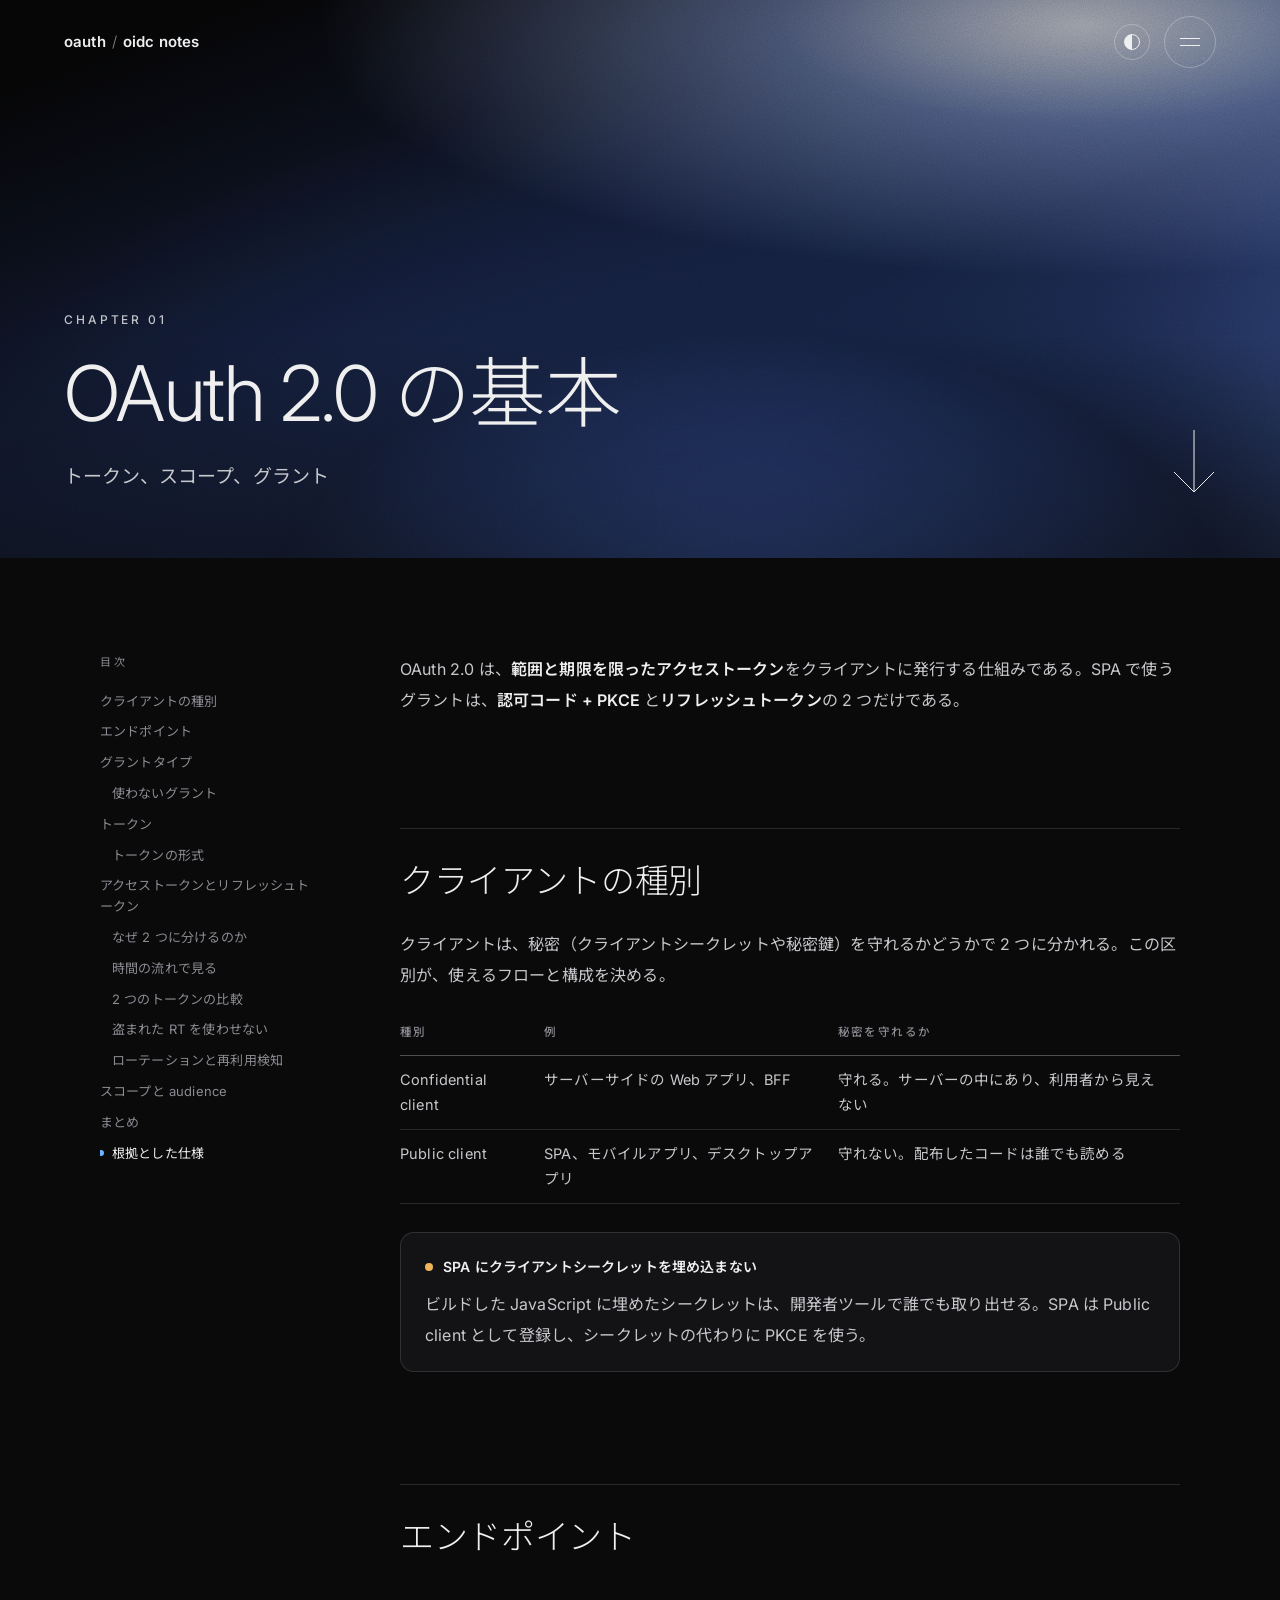
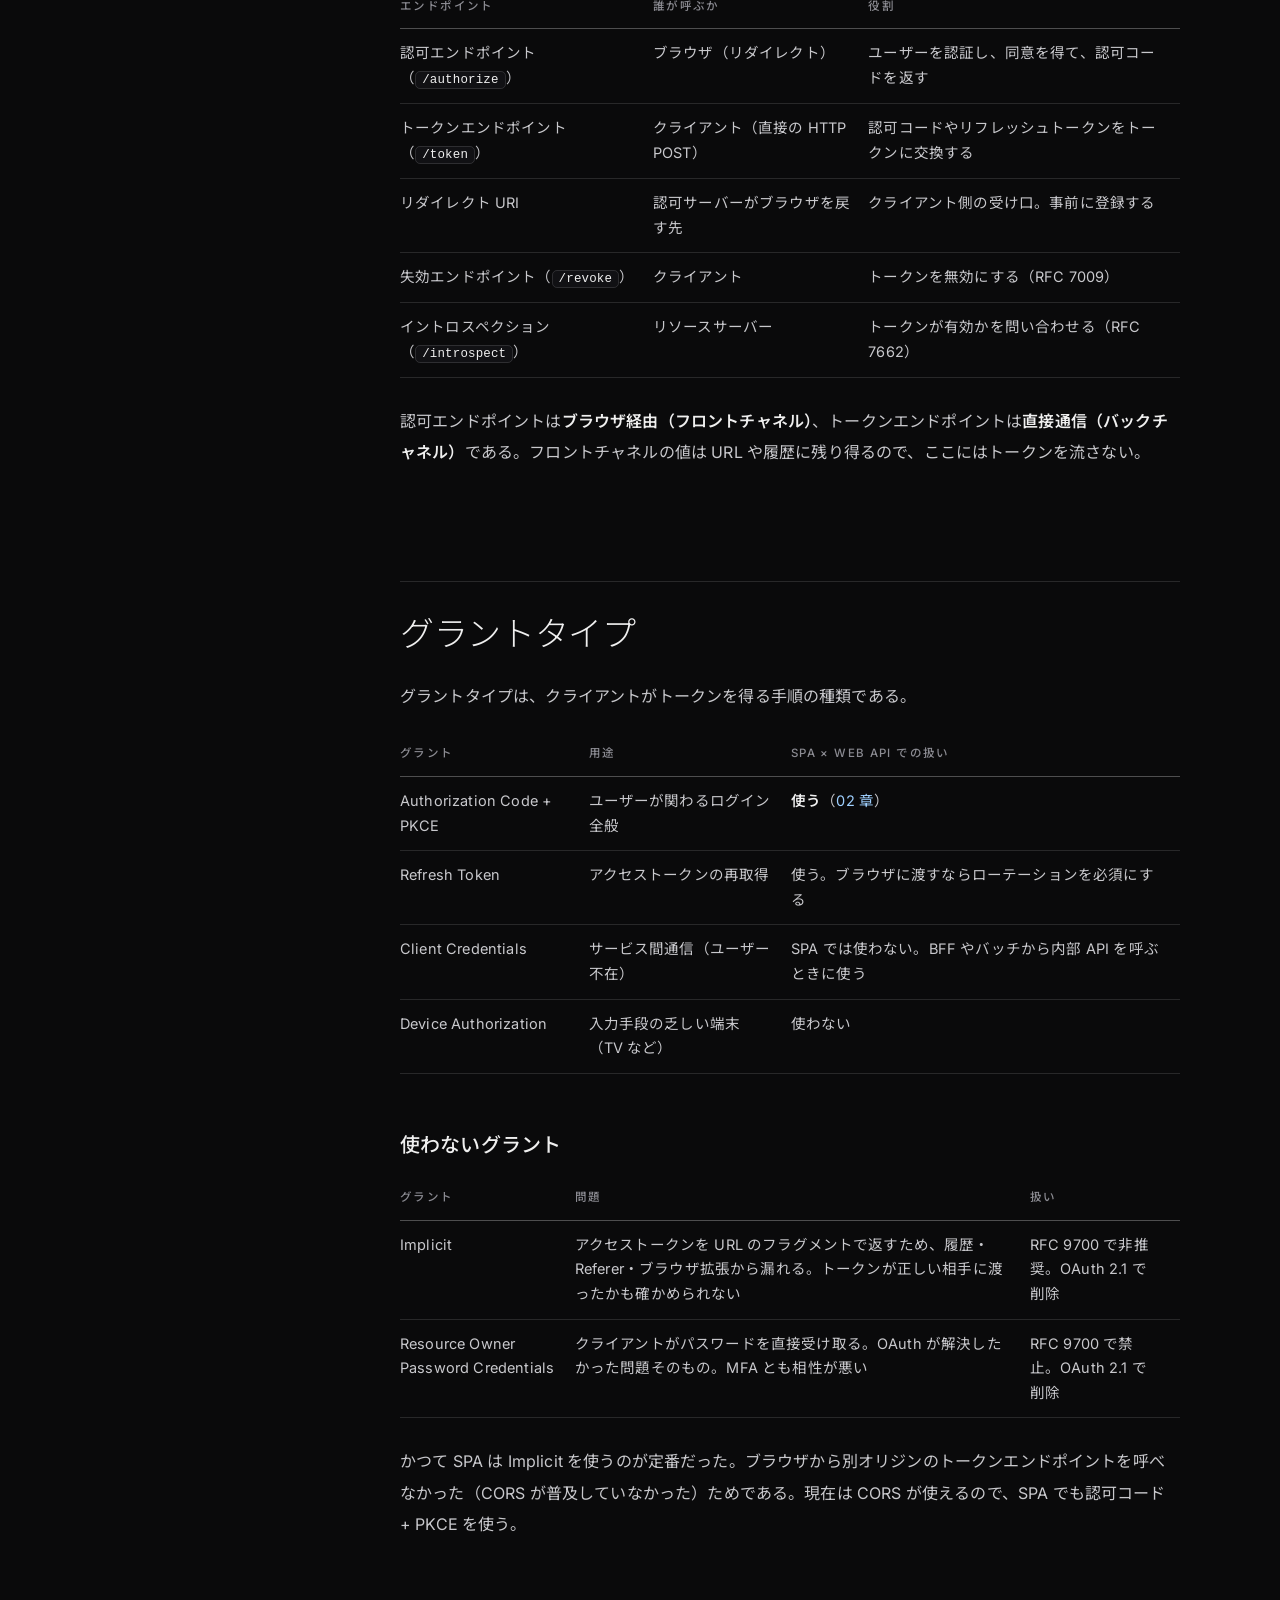
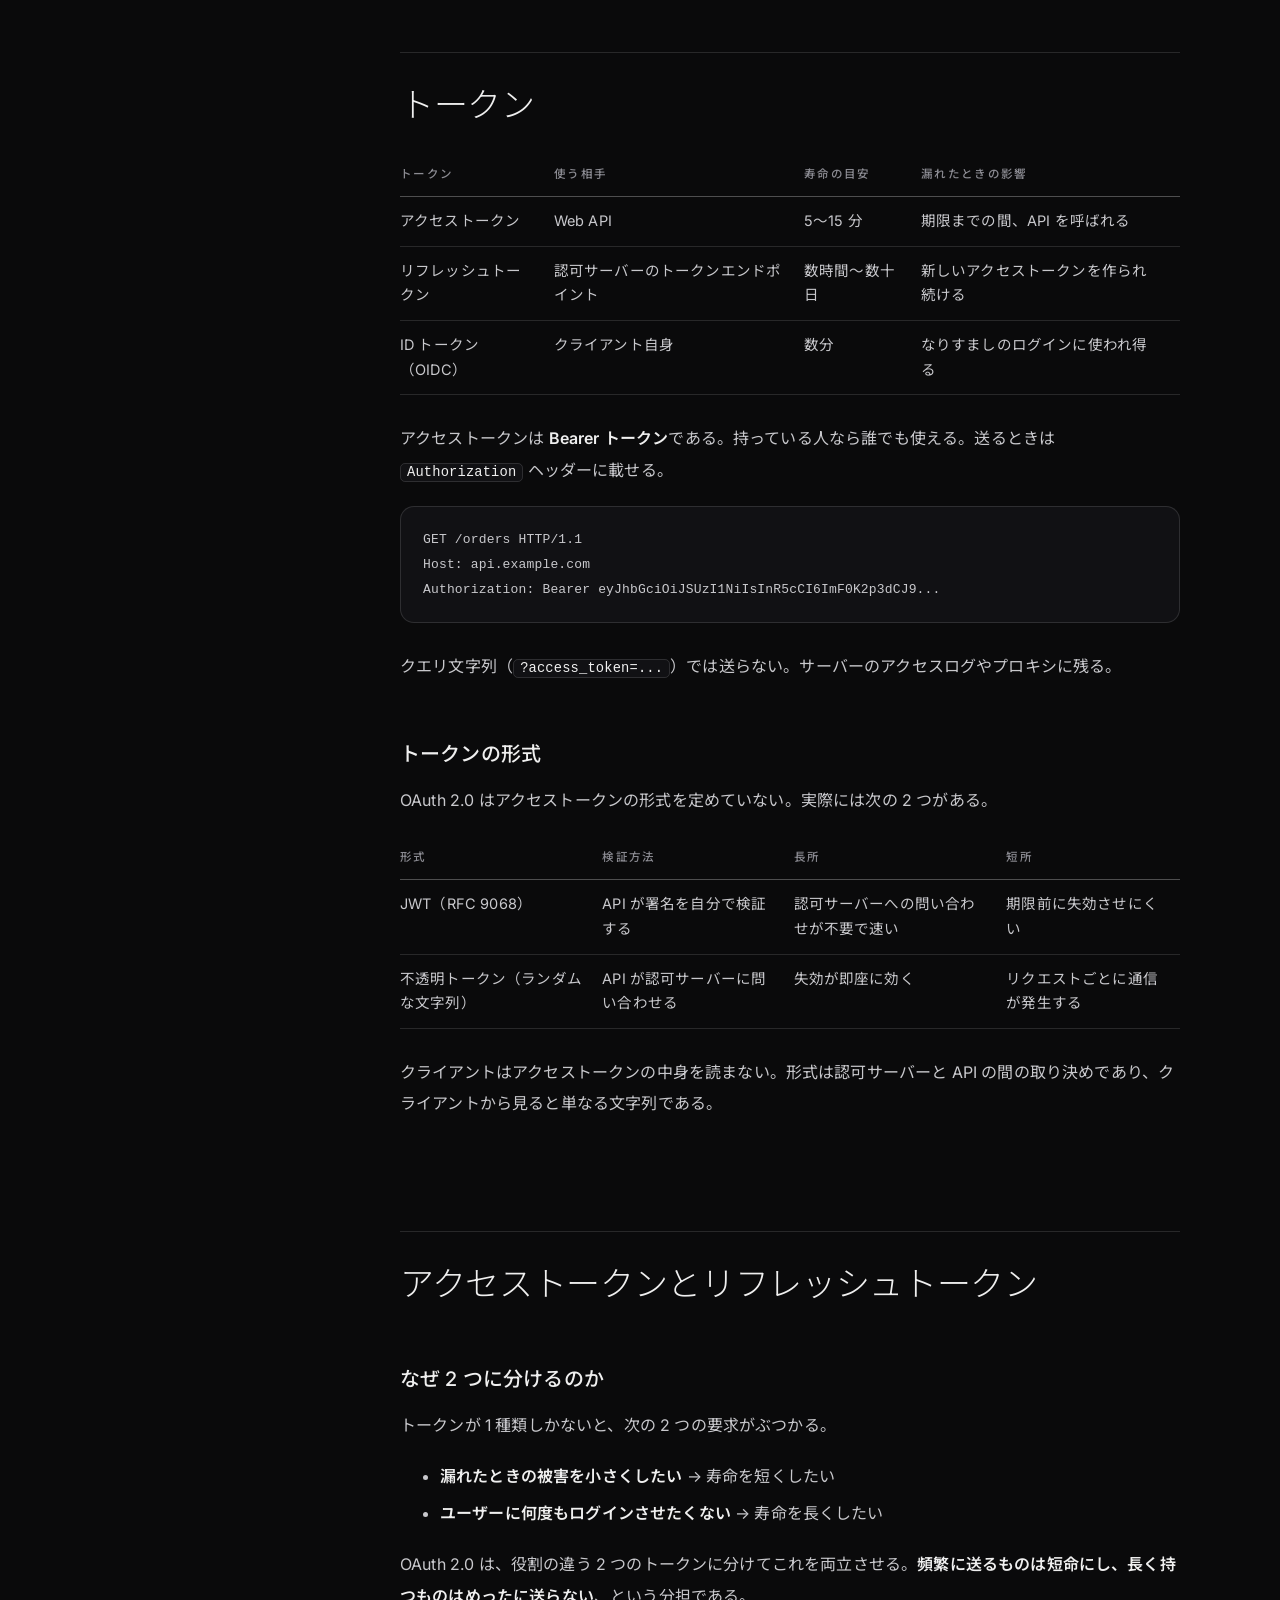
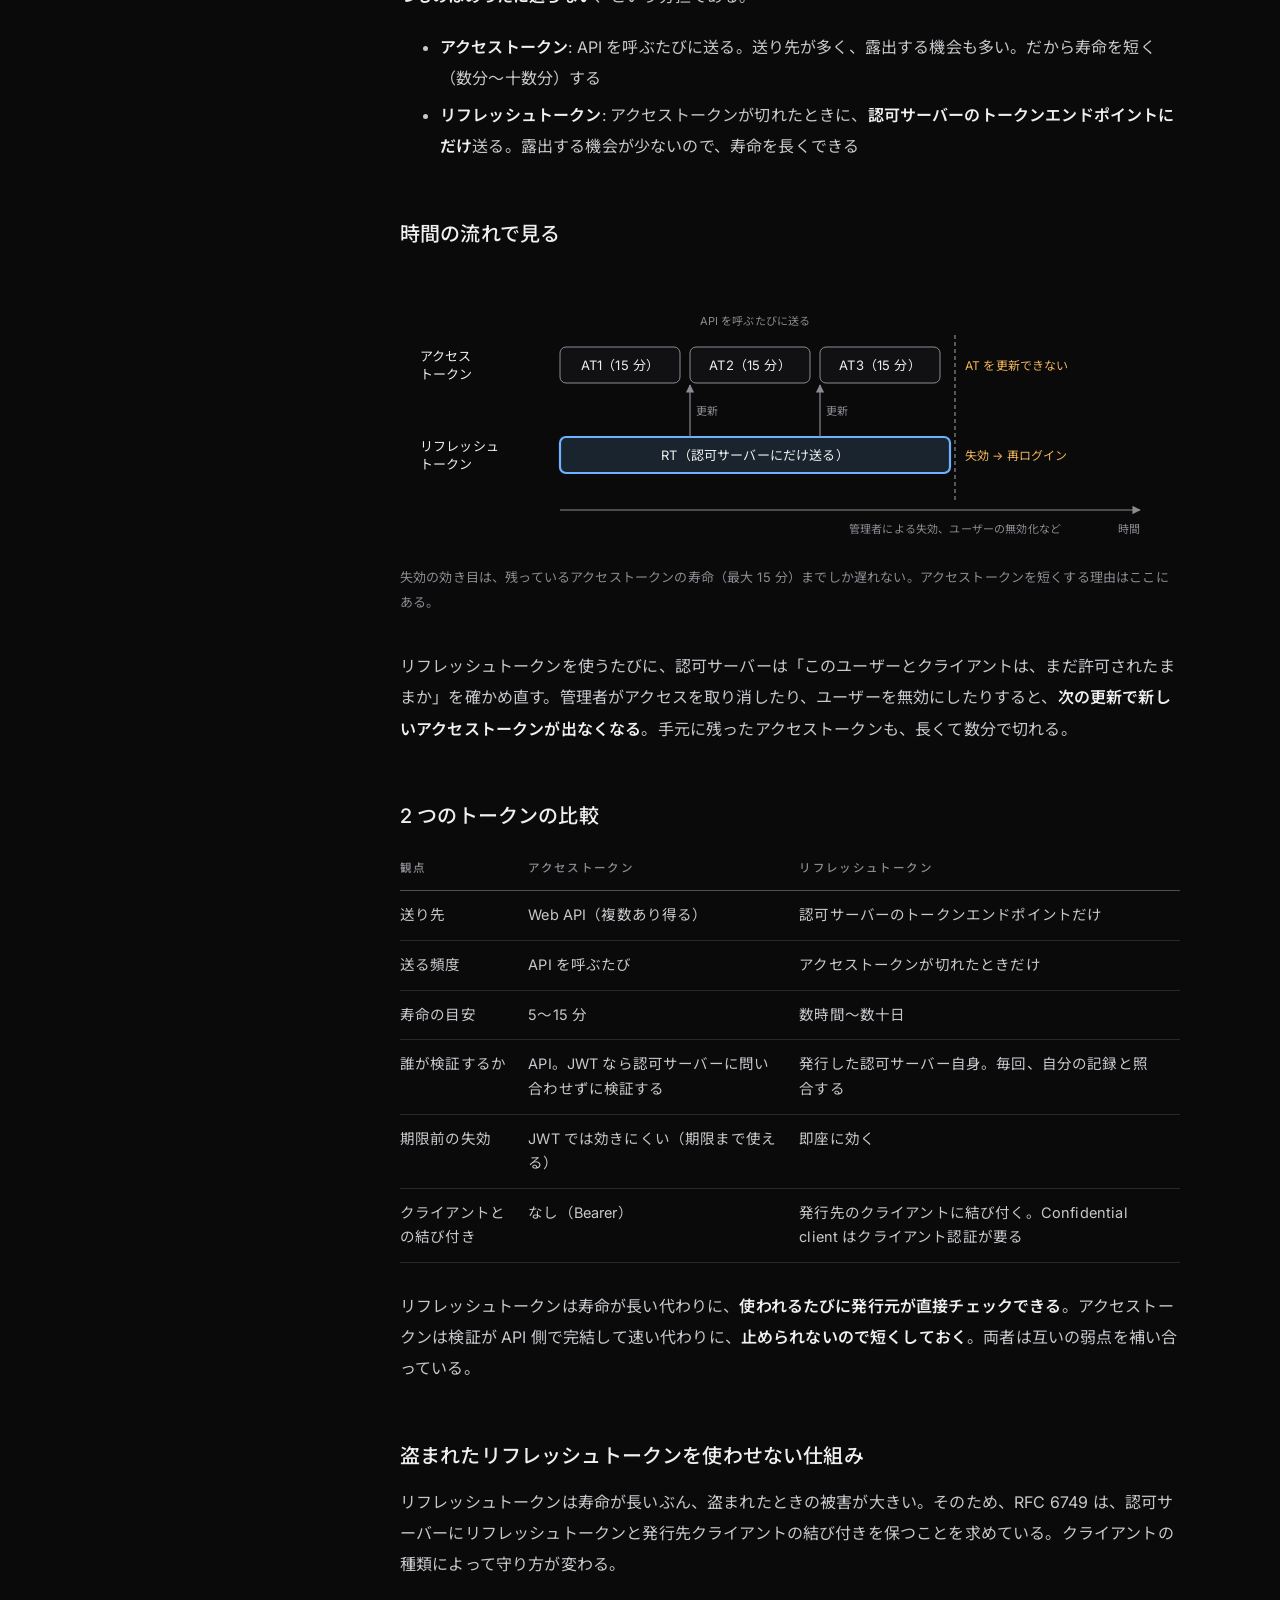
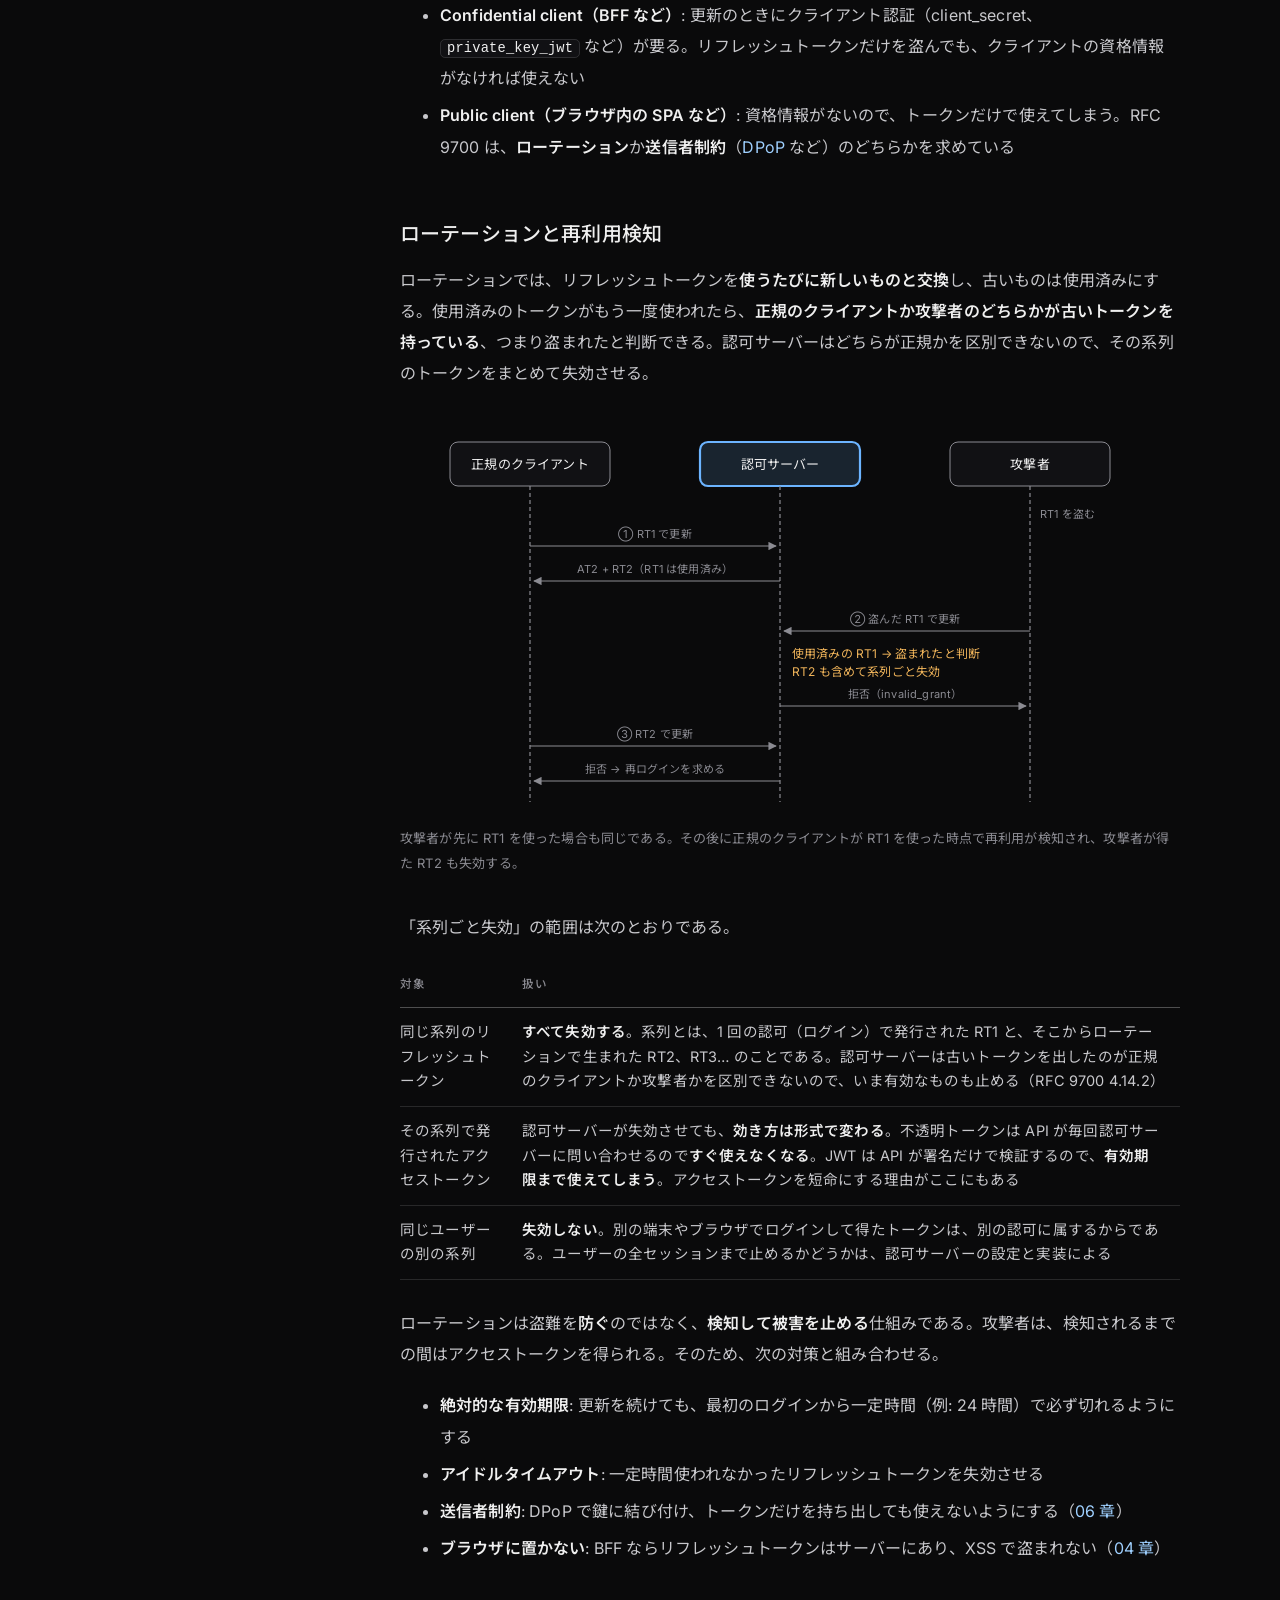
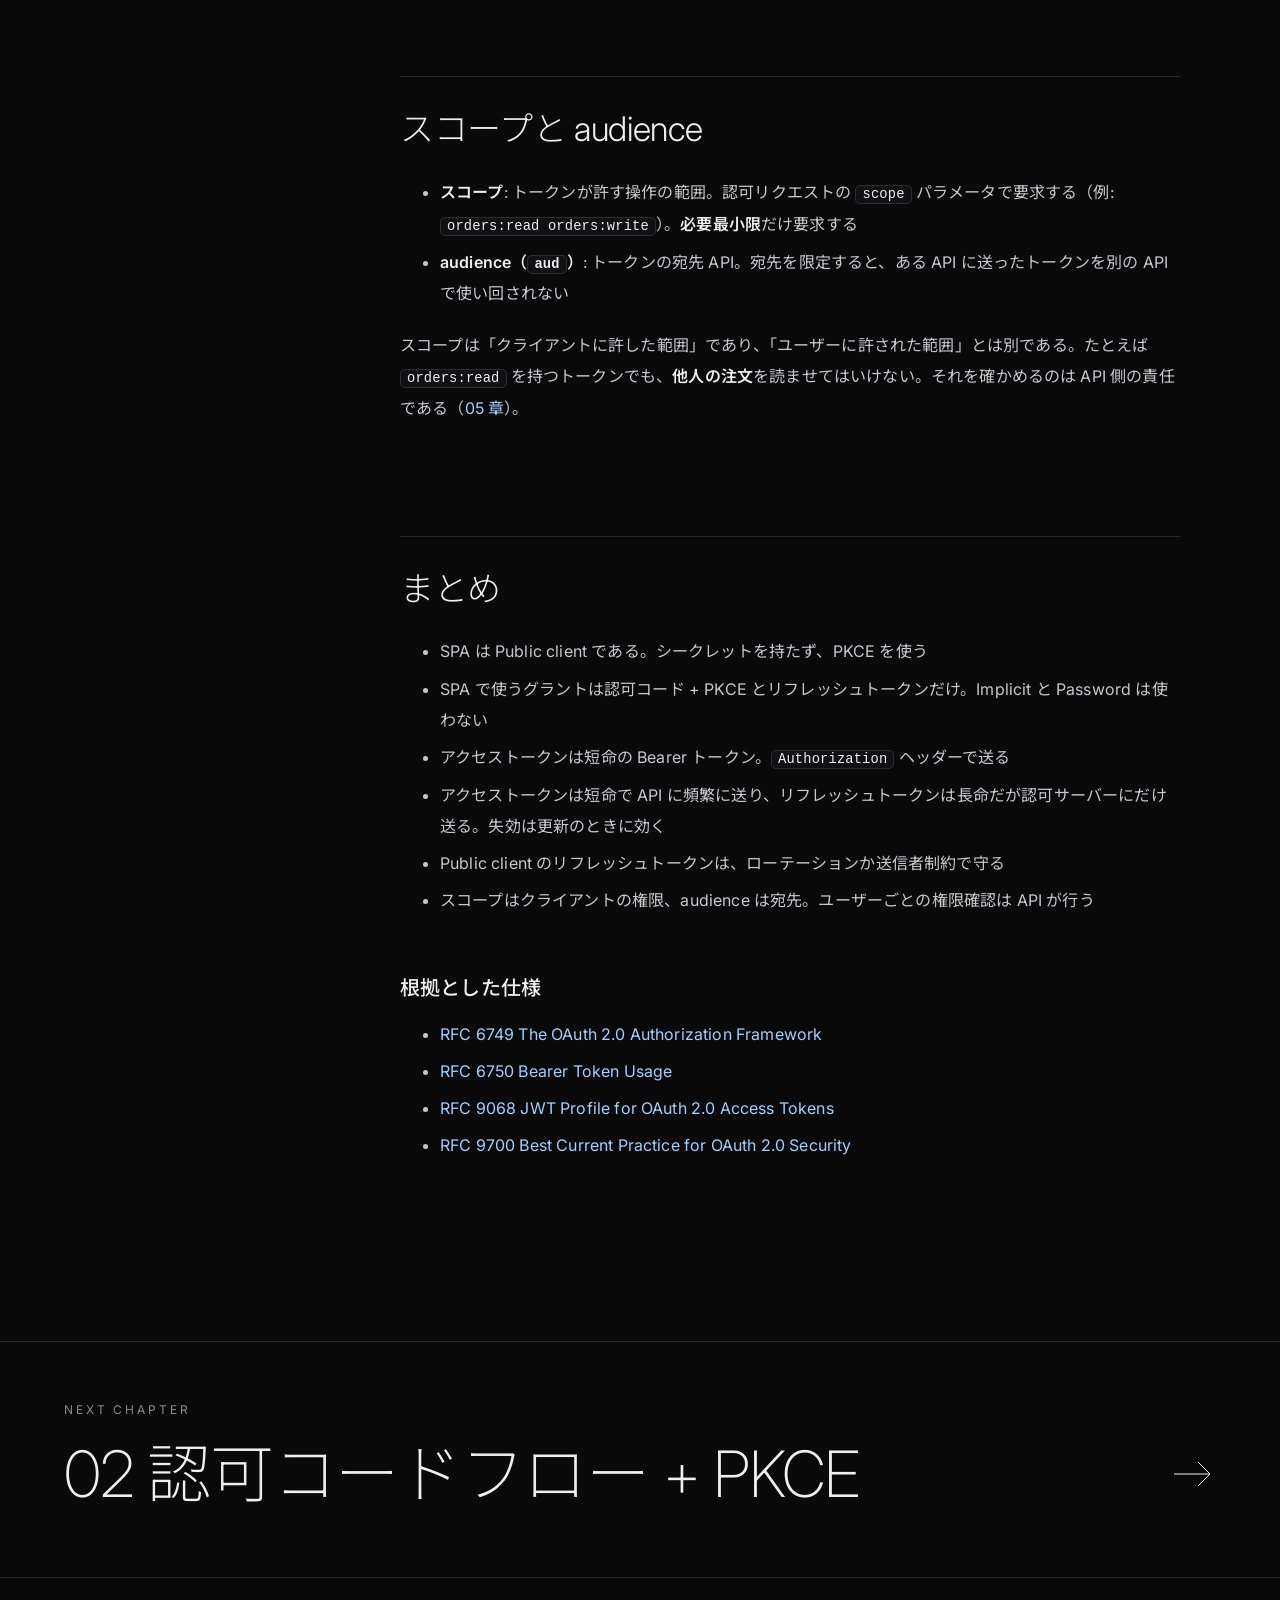
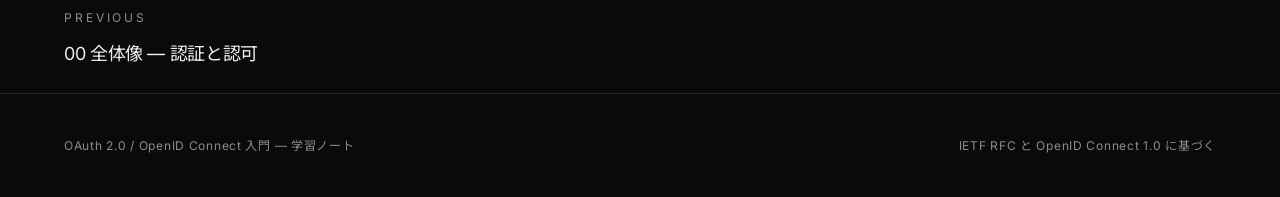
==== commit bcbb2618: "01 章のローテーションの節に失効の範囲を追記する Co-Authored-By: Claude Opus 5.5 <noreply@anthropic.com>" ====
--- a/docs/chapters/01-oauth2.html
+++ b/docs/chapters/01-oauth2.html
@@ -209,6 +209,15 @@
 </svg>
 <figcaption>攻撃者が先に RT1 を使った場合も同じである。その後に正規のクライアントが RT1 を使った時点で再利用が検知され、攻撃者が得た RT2 も失効する。</figcaption>
 </figure>
+<p>「系列ごと失効」の範囲は次のとおりである。</p>
+<table>
+<thead><tr><th>対象</th><th>扱い</th></tr></thead>
+<tbody>
+<tr><td>同じ系列のリフレッシュトークン</td><td><strong>すべて失効する</strong>。系列とは、1 回の認可（ログイン）で発行された RT1 と、そこからローテーションで生まれた RT2、RT3… のことである。認可サーバーは古いトークンを出したのが正規のクライアントか攻撃者かを区別できないので、いま有効なものも止める（RFC 9700 4.14.2）</td></tr>
+<tr><td>その系列で発行されたアクセストークン</td><td>認可サーバーが失効させても、<strong>効き方は形式で変わる</strong>。不透明トークンは API が毎回認可サーバーに問い合わせるので<strong>すぐ使えなくなる</strong>。JWT は API が署名だけで検証するので、<strong>有効期限まで使えてしまう</strong>。アクセストークンを短命にする理由がここにもある</td></tr>
+<tr><td>同じユーザーの別の系列</td><td><strong>失効しない</strong>。別の端末やブラウザでログインして得たトークンは、別の認可に属するからである。ユーザーの全セッションまで止めるかどうかは、認可サーバーの設定と実装による</td></tr>
+</tbody>
+</table>
 <p>ローテーションは盗難を<strong>防ぐ</strong>のではなく、<strong>検知して被害を止める</strong>仕組みである。攻撃者は、検知されるまでの間はアクセストークンを得られる。そのため、次の対策と組み合わせる。</p>
 <ul>
 <li><strong>絶対的な有効期限</strong>: 更新を続けても、最初のログインから一定時間（例: 24 時間）で必ず切れるようにする</li>
